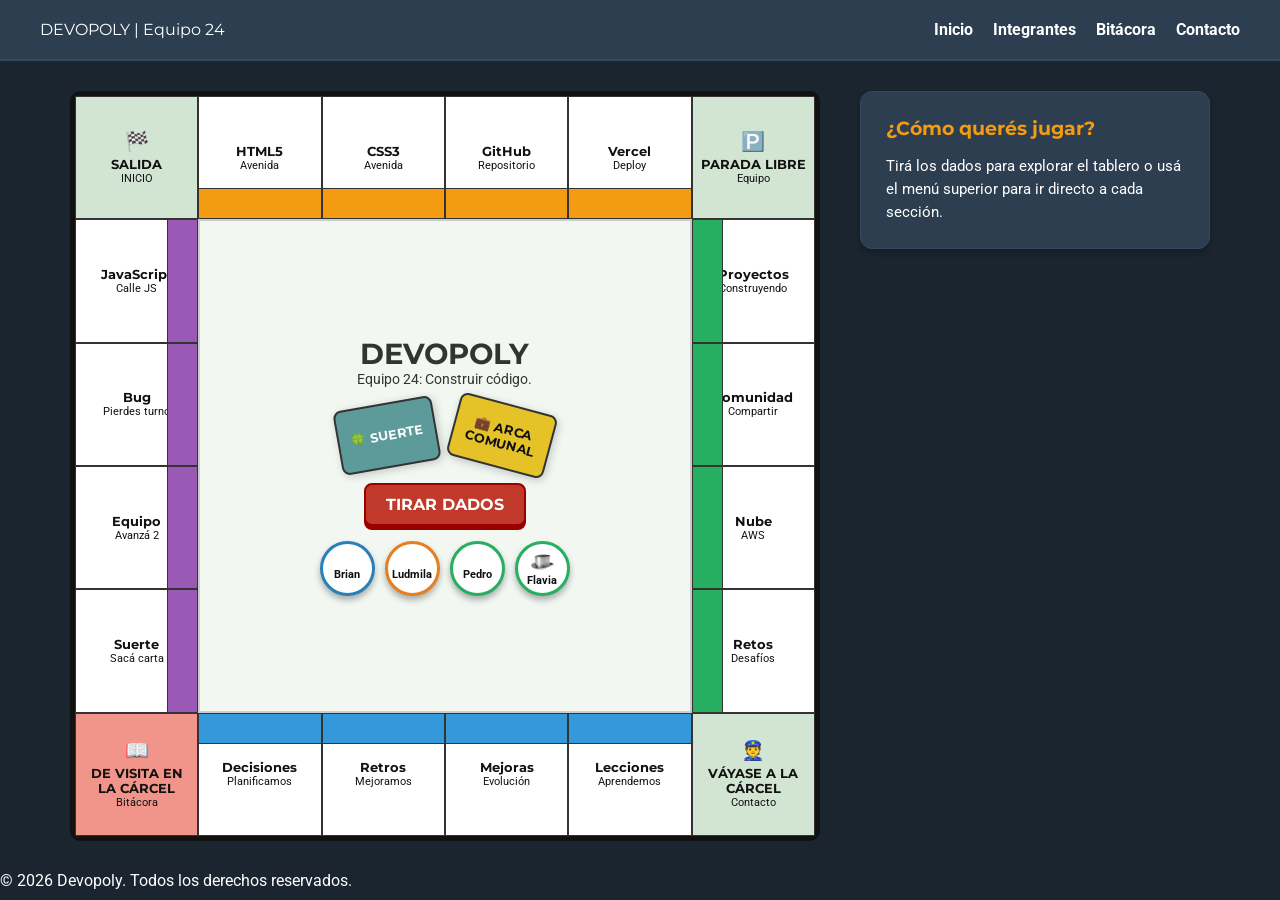
==== index.html @ 097c6021 "diseño de la tarjeta del perfil - Flavia" ====
<!DOCTYPE html>
<html lang="es">
<head>
    <meta charset="UTF-8">
    <meta name="viewport" content="width=device-width, initial-scale=1.0">
    <title>Equipo 24 | TP1 - Devopoly</title> <!-- REvisar el título, nomnbre del grupo -->
    <link rel="preconnect" href="https://fonts.googleapis.com">
    <link rel="preconnect" href="https://fonts.gstatic.com" crossorigin>
    <link href="https://fonts.googleapis.com/css2?family=Montserrat:wght@700;900&family=Roboto:wght@400;700&display=swap" rel="stylesheet">
    <link rel="stylesheet" href="css/style.css"> <!-- Falta favicon una vez que definamos nombre y logo -->
</head>
<body>

    <header>
        <nav class="menu-superior"> <!-- falta logo, modo nocturno quizás, etc -->
            <div class="logo">DEVOPOLY | Equipo 24</div>
            <ul class="nav-links">
                <li><a href="index.html">Inicio</a></li>
                <li><a href="#integrantes">Integrantes</a></li>
                <li><a href="bitacora.html">Bitácora</a></li>
                <li><a href="#" id="abrir-contacto-menu">Contacto</a></li> <!-- Ver contacto -->
            </ul>
        </nav>
    </header>

    <main class="contenedor-principal">
        
        <!-- Tablero --> <!-- Ajustar el tamaño del tablero -->
        <section class="tablero">
            
            <!-- Esquinas -->
            <a href="index.html" class="casilla esquina esquina-sup-izq">
                <span class="icono">🏁</span> <!-- La idea es cambiar estos iconos por imagenes -->
                <strong>SALIDA</strong>
                <small>INICIO</small>
            </a>

            <a href="#integrantes" class="casilla esquina esquina-sup-der">
                <span class="icono">🅿️</span>
                <strong>PARADA LIBRE</strong>
                <small>Equipo</small>
            </a>

            <a href="#" id="abrir-contacto-casilla" class="casilla esquina esquina-inf-der">
                <span class="icono">👮</span>
                <strong>VÁYASE A LA CÁRCEL</strong>
                <small>Contacto</small>
            </a>

            <a href="bitacora.html" class="casilla esquina esquina-inf-izq">
                <span class="icono">📖</span>
                <strong>DE VISITA EN LA CÁRCEL</strong>
                <small>Bitácora</small>
            </a>

            <!-- Fila Superior -->
            <div class="casilla fila-superior col-2">
                <div class="franja color-naranja franja-abajo"></div> <!-- Hay que agregar las franjas de color en todas las casillas -->
                <strong>HTML5</strong> <!-- Agregar iconos o mejor imagenes referenciales a las casillas -->
                <small>Avenida</small> <!-- Revisar el nombre de las casillas -->
            </div>

            <div class="casilla fila-superior col-3">
                <div class="franja color-naranja franja-abajo"></div>
                <strong>CSS3</strong>
                <small>Avenida</small>
            </div>

            <div class="casilla fila-superior col-4">
                <div class="franja color-naranja franja-abajo"></div>
                <strong>GitHub</strong>
                <small>Repositorio</small>
            </div>

            <div class="casilla fila-superior col-5">
                <div class="franja color-naranja franja-abajo"></div>
                <strong>Vercel</strong>
                <small>Deploy</small>
            </div>

            <!-- Columna lateral izquierda -->
            <div class="casilla fila2-col1">
                <div class="franja color-violeta franja-derecha"></div>
                <strong>JavaScript</strong>
                <small>Calle JS</small>
            </div>
            <div class="casilla fila3-col1">
                <div class="franja color-violeta franja-derecha"></div>
                <strong>Bug</strong>
                <small>Pierdes turno</small>
            </div>
            <div class="casilla fila4-col1">
                <div class="franja color-violeta franja-derecha"></div>
                <strong>Equipo</strong>
                <small>Avanzá 2</small>
            </div>
            <div class="casilla fila5-col1">
                <div class="franja color-violeta franja-derecha"></div>
                <strong>Suerte</strong>
                <small>Sacá carta</small>
            </div>

            <!-- Columna lateral derecha -->
            <div class="casilla fila2-col6">
                <div class="franja color-verde franja-izquierda"></div>
                <strong>Proyectos</strong>
                <small>Construyendo</small>
            </div>
            <div class="casilla fila3-col6">
                <div class="franja color-verde franja-izquierda"></div>
                <strong>Comunidad</strong>
                <small>Compartir</small>
            </div>
            <div class="casilla fila4-col6">
                <div class="franja color-verde franja-izquierda"></div>
                <strong>Nube</strong>
                <small>AWS</small>
            </div>
            <div class="casilla fila5-col6">
                <div class="franja color-verde franja-izquierda"></div>
                <strong>Retos</strong>
                <small>Desafíos</small>
            </div>

            <!-- Fila inferior -->
            <div class="casilla fila6-col2">
                <div class="franja color-azul franja-arriba"></div>
                <strong>Decisiones</strong>
                <small>Planificamos</small>
            </div>
            <div class="casilla fila6-col3">
                <div class="franja color-azul franja-arriba"></div>
                <strong>Retros</strong>
                <small>Mejoramos</small>
            </div>
            <div class="casilla fila6-col4">
                <div class="franja color-azul franja-arriba"></div>
                <strong>Mejoras</strong>
                <small>Evolución</small>
            </div>
            <div class="casilla fila6-col5">
                <div class="franja color-azul franja-arriba"></div>
                <strong>Lecciones</strong>
                <small>Aprendemos</small>
            </div>
                                    
            <!-- Espacio central del tablero-->
            <div class="centro-tablero">
                
                <!-- Título y propósito --> <!-- El tema del propósito quizás lo pasaría a debajo de como queres jugar -->
                <section class="hero text-center">
                    <h1>DEVOPOLY</h1>
                    <p>Equipo 24: Construir código.</p> <!-- Ver el tema del propósito del equipo -->
                </section>

                <!-- Cartas de suerte y arca comunal -->
                <div class="cartas-centrales">
                    <div class="carta carta-suerte">🍀 SUERTE</div> <!-- Ver la funcionaidad de estás cartas y reemplazar algunos casillero para suerte y arca comunal -->
                    <div class="carta carta-arca">💼 ARCA COMUNAL</div>
                </div>

                <!-- Botón de Dados --> <!-- Imágen de dados en la parte superior del botón? -->
                <button id="btn-dados" class="boton-jugar">TIRAR DADOS</button> <!-- Ver que funcione el tirar dado y como sería eso en el tablero -->

                <!-- Las 4 fichas de los jugadores -->
                <div id="integrantes"class="fichas-jugadores"> <!-- Este sería el acceso a los perfiles de los integrandes del grupo -->
                    <a href="brian.html" class="ficha-avatar ficha-brian"><br>Brian</a> <!-- Agregar el avatar de las fichas -->
                    <a href="ludmila.html" class="ficha-avatar ficha-ludmila"><br>Ludmila</a>
                    <a href="pedro.html" class="ficha-avatar ficha-pedro"><br>Pedro</a>
                    <a href="flavia.html" class="ficha-avatar ficha-flavia">
                        <img src="img/sombrero.png" alt="Sombrero" style="width: 25px; height: 25px; object-fit: contain;"> Flavia <!-- VER, yo dejaría sólo la ficha de cada jugador y quizas el nombre son el circulo de color -->
                    </a>
                </div>

            </div>
            
        </section>

        <!-- Panel lateral --> <!-- Esto falta desarrollar -->
        <aside class="panel-lateral">
            <div class="bloque-instrucciones">
                <h3>¿Cómo querés jugar?</h3>
                <p>Tirá los dados para explorar el tablero o usá el menú superior para ir directo a cada sección.</p> 
            </div>
        </aside>

    </main>

    <!-- Esto sería una opción que se me ocurrió para el contacto pero lo podemos hacer tipo formulario también-->
    <!-- Contacto oculto, aparce al hacer clic -->
    <div id="modal-contacto" class="modal-overlay">
        <div class="tarjeta-policial">
            <button id="cerrar-modal" class="btn-cerrar">✖</button>
            <h2>DECLARACIÓN POLICIAL</h2>
            <p class="subtitulo">Expediente N° 24 - Devopoly</p>
            <hr>
            <p>Tiene derecho a dejar un mensaje. Todo lo que escriba será revisado por Devopoly.</p>
            
            <form action="#" method="POST" class="formulario-policial">
                <label for="nombre">Sospechoso/a (Nombre):</label>
                <input type="text" id="nombre" name="nombre" required placeholder="Ej: John Doe">
                
                <label for="mensaje">Declaración:</label>
                <textarea id="mensaje" name="mensaje" rows="4" required placeholder="Escriba su mensaje aquí..."></textarea>
                
                <button type="submit" class="btn-enviar">Firmar Declaración</button>
            </form>
        </div>
    </div>


    <!-- Falta footer -->
    <footer class="pie-pagina">
        <p>&copy; 2026 Devopoly. Todos los derechos reservados.</p>
    </footer>

    <!-- Vinculación del JavaScript -->
    <script src="js/script.js"></script>
</body>
</html>
---- css/style.css ----
/* 1. Reset básico */
* {
    margin: 0;
    padding: 0;
    box-sizing: border-box;
    font-family: 'Roboto', sans-serif; 
}

/* Tipografía para el tablero */
h1, h2, h3, .logo, .casilla strong, .carta, .boton-jugar {
    font-family: 'Montserrat', sans-serif;
}

body {
    background-color: #1a252f;
    color: white;
}

/* 2. Menú superior */
.menu-superior {
    display: flex;
    justify-content: space-between;
    align-items: center;
    padding: 20px 40px;
    background-color: #2c3e50;
    border-bottom: 2px solid #34495e;
}

.menu-superior nav a {
    color: white;
    text-decoration: none;
    margin-left: 20px;
    font-weight: bold;
}

.nav-links {
    display: flex;
    gap: 20px;
    list-style: none;
    margin: 0;
    padding: 0;
}

.nav-links a {
    color: white;
    text-decoration: none;
    font-weight: bold;
}

.nav-links a:hover {
    color: #f39c12;
}

/* 3. Contenedor principal */
.contenedor-principal {
    display: flex;
    flex-direction: row;
    align-items: flex-start;
    justify-content: center;
    gap: 40px;
    padding: 30px;
    max-width: 1200px;
    margin: 0 auto; 
}

/* 4. Panel lateral */
.panel-lateral {
    flex: 1;
    min-width: 250px;
}

.bloque-instrucciones {
    background-color: #2c3e50;
    padding: 25px;
    border-radius: 12px;
    border: 1px solid #34495e;
    box-shadow: 0 4px 6px rgba(0,0,0,0.2);
}

.bloque-instrucciones h3 {
    margin-bottom: 15px;
    color: #f39c12;
}

.bloque-instrucciones p {
    line-height: 1.5;
    font-size: 0.95rem;
}

/* 5. Tablero */
.tablero {
    flex: 2.5; 
    background-color: #e5e5d3;
    border: 5px solid #111;
    border-radius: 10px;
    display: grid;
    grid-template-columns: repeat(6, 1fr);
    grid-template-rows: repeat(6, 1fr);
    aspect-ratio: 1 / 1; 
    width: 100%;
    max-width: 750px;
}

/* Diseño base de cada casilla */
.casilla {
    background-color: #fff;
    border: 1px solid #333;
    display: flex;
    flex-direction: column;
    justify-content: center;
    align-items: center;
    text-align: center;
    text-decoration: none;
    color: #111;
    font-size: 0.8rem;
    position: relative;
    overflow: hidden;
    padding: 5px;
}

.casilla:hover {
    background-color: #f0f0f0;
    cursor: pointer;
}

.casilla .icono {
    font-size: 1.2rem;
    margin-bottom: 4px;
}

/* Franjas de color */
.franja {
    position: absolute;
}

/* Fila inferior (centro / arriba) */
.franja-arriba {
    top: 0;
    left: 0;
    width: 100%;
    height: 25%;
    border-bottom: 1px solid #333;
}

/* Fila Ssuperior (centro / abajo) */
.franja-abajo {
    bottom: 0;
    left: 0;
    width: 100%;
    height: 25%;
    border-top: 1px solid #333;
}

/* Lateral derecho (centro / izquierda) */
.franja-izquierda {
    left: 0;
    top: 0;
    width: 25%;
    height: 100%;
    border-right: 1px solid #333;
}

/* Lateral izquierdo (centro / derecha) */
.franja-derecha {
    right: 0;
    top: 0;
    width: 25%;
    height: 100%;
    border-left: 1px solid #333;
}

/* Colores */
.color-naranja { background-color: #f39c12; }
.color-violeta { background-color: #9b59b6; }
.color-verde { background-color: #2ecc71; }
.color-azul { background-color: #3498db; }

/* Posiciones esquinas */
.esquina-sup-izq { grid-area: 1 / 1 / 2 / 2; background-color: #d2e5d3; } 
.esquina-sup-der { grid-area: 1 / 6 / 2 / 7; background-color: #d2e5d3; } 
.esquina-inf-der { grid-area: 6 / 6 / 7 / 7; background-color: #d2e5d3; } 
.esquina-inf-izq { grid-area: 6 / 1 / 7 / 2; background-color: #f1948a; } 

/* Posiciones fila superior */
.col-2 { grid-area: 1 / 2 / 2 / 3; }
.col-3 { grid-area: 1 / 3 / 2 / 4; }
.col-4 { grid-area: 1 / 4 / 2 / 5; }
.col-5 { grid-area: 1 / 5 / 2 / 6; }

/* Posiciones lateral izquierdo */
.fila2-col1 { grid-area: 2 / 1 / 3 / 2; }
.fila3-col1 { grid-area: 3 / 1 / 4 / 2; }
.fila4-col1 { grid-area: 4 / 1 / 5 / 2; }
.fila5-col1 { grid-area: 5 / 1 / 6 / 2; }

/* Posiciones lateral derecha */
.fila2-col6 { grid-area: 2 / 6 / 3 / 7; }
.fila3-col6 { grid-area: 3 / 6 / 4 / 7; }
.fila4-col6 { grid-area: 4 / 6 / 5 / 7; }
.fila5-col6 { grid-area: 5 / 6 / 6 / 7; }

/* Posiciones fila inferior */
.fila6-col2 { grid-area: 6 / 2 / 7 / 3; }
.fila6-col3 { grid-area: 6 / 3 / 7 / 4; }
.fila6-col4 { grid-area: 6 / 4 / 7 / 5; }
.fila6-col5 { grid-area: 6 / 5 / 7 / 6; }

/* 6. Centro del Tablero */
.centro-tablero {
    grid-column: 2 / 6;
    grid-row: 2 / 6;
    background-color: #f2f7f2;
    border: 2px solid #ccc;
    display: flex;
    flex-direction: column;
    justify-content: center;
    align-items: center;
    gap: 15px;
    color: #333;
    padding: 10px;
    text-align: center;
    overflow: hidden;
}

.hero h1 { font-size: 1.8rem; }
.hero p { font-size: 0.9rem; }

/* Cartas centrales */
.cartas-centrales {
    display: flex;
    gap: 15px;
}

.carta {
    width: 100px;
    height: 65px;
    display: flex;
    justify-content: center;
    align-items: center;
    font-weight: bold;
    font-size: 0.8rem;
    border: 2px solid #333;
    border-radius: 8px;
    box-shadow: 2px 2px 8px rgba(0,0,0,0.2);
    cursor: pointer;
    transition: transform 0.3s;
}

.carta-suerte { background-color: #5d9b9b; color: white; transform: rotate(-10deg); }
.carta-arca { background-color: #e6c229; color: #111; transform: rotate(15deg); }
.carta:hover { transform: scale(1.1) rotate(0deg); }

/* Botón tirar dados */
.boton-jugar {
    background-color: #c0392b;
    color: white;
    font-size: 1rem;
    font-weight: bold;
    padding: 10px 20px;
    border: 2px solid #900;
    border-radius: 8px;
    cursor: pointer;
    box-shadow: 0 4px 0 #900;
}
.boton-jugar:active {
    transform: translateY(4px);
    box-shadow: none;
}

/* Fichas de los jugadores */
.fichas-jugadores {
    display: flex;
    gap: 10px;
    flex-wrap: wrap;
    justify-content: center;
}

.ficha-avatar {
    display: flex;
    flex-direction: column;
    align-items: center;
    justify-content: center;
    width: 55px;
    height: 55px;
    background-color: #fff;
    border: 3px solid #333;
    border-radius: 50%;
    text-decoration: none;
    color: #111;
    font-size: 0.7rem;
    font-weight: bold;
    box-shadow: 0 4px 6px rgba(0,0,0,0.3);
    transition: transform 0.2s, background-color 0.2s;
}

/* Ver que los colores de las tarjetas sean consistentes con los usados en el tablero */
.ficha-brian { border-color: #2980b9; } 
.ficha-ludmila { border-color: #e67e22; } 
.ficha-pedro { border-color: #27ae60; } 
.ficha-flavia { border-color: #27ae60; } 

.ficha-avatar:hover {
    transform: translateY(-5px); 
    background-color: #f8f9fa;
}

.modal-overlay {
    display: none;
    position: fixed;
    top: 0;
    left: 0;
    width: 100%;
    height: 100%;
    background-color: rgba(0, 0, 0, 0.8);
    z-index: 1000;
    justify-content: center;
    align-items: center;
}

.modal-overlay.activo {
    display: flex;
}

.tarjeta-policial {
    background-color: #f4f1ea;
    padding: 30px;
    width: 90%;
    max-width: 450px;
    border: 3px solid #333;
    border-radius: 4px;
    position: relative;
    box-shadow: 10px 10px 0px rgba(0,0,0,0.5);
    font-family: 'Courier New', Courier, monospace;
    color: #111;
}

.btn-cerrar {
    position: absolute;
    top: 10px;
    right: 15px;
    background: none;
    border: none;
    font-size: 1.5rem;
    cursor: pointer;
    color: #c0392b;
}

.tarjeta-policial h2 {
    font-size: 1.5rem;
    margin-bottom: 5px;
    text-transform: uppercase;
}

.tarjeta-policial .subtitulo {
    font-weight: bold;
    font-size: 0.9rem;
    margin-bottom: 15px;
}

.tarjeta-policial hr {
    border-top: 2px dashed #333;
    margin-bottom: 15px;
}

.formulario-policial {
    display: flex;
    flex-direction: column;
    gap: 15px;
    margin-top: 20px;
}

.formulario-policial label {
    font-weight: bold;
}

.formulario-policial input, 
.formulario-policial textarea {
    padding: 10px;
    font-family: 'Courier New', Courier, monospace;
    border: 2px solid #ccc;
    background-color: #fff;
    outline: none;
}

.formulario-policial input:focus, 
.formulario-policial textarea:focus {
    border-color: #333;
}

.btn-enviar {
    background-color: #333;
    color: white;
    padding: 12px;
    border: none;
    font-family: 'Courier New', Courier, monospace;
    font-weight: bold;
    font-size: 1rem;
    cursor: pointer;
    text-transform: uppercase;
    margin-top: 10px;
}

.btn-enviar:hover {
    background-color: #111;
}

/* 7. Perfiles individuales(tarjetas) */
.fondo-perfil {
    background-color: #1a252f;
    display: flex;
    flex-direction: column;
    min-height: 100vh;
}

.contenedor-perfil {
    display: flex;
    flex-direction: column;
    align-items: center;
    justify-content: center;
    flex-grow: 1;
    padding: 30px;
}

.instruccion-giro {
    color: #f39c12;
    margin-bottom: 25px;
    font-size: 1.2rem;
    font-weight: bold;
    animation: palpitar 2s infinite;
}

@keyframes palpitar {
    0%, 100% { opacity: 1; }
    50% { opacity: 0.5; }
}

.tarjeta-propiedad { /* Ver esto cuando se ajuste lo responsivo */
    width: 90vw;
    max-width: 480px; 
    height: 780px;
    perspective: 1200px; 
    cursor: pointer;
}

.tarjeta-inner {
    width: 100%;
    height: 100%;
    position: relative;
    transition: transform 0.8s cubic-bezier(0.175, 0.885, 0.32, 1.275); 
    transform-style: preserve-3d; 
}

.tarjeta-inner.girada {
    transform: rotateY(180deg);
}

.tarjeta-cara {
    width: 100%;
    height: 100%;
    position: absolute;
    top: 0;
    left: 0;
    backface-visibility: hidden; 
    background-color: #fff;
    border-radius: 12px;
    box-shadow: 8px 8px 25px rgba(0,0,0,0.8);
    padding: 12px; 
}

/* Frente de la tarjeta */
.borde-interno-frente {
    border: 2px solid #111;
    height: 100%;
    display: flex;
    flex-direction: column;
    padding: 18px;
}

.cabecera-propiedad {
    text-align: center;
    padding: 20px 10px;
    border: 2px solid #111;
    margin-bottom: 20px;
}

.color-verde { background-color: #27ae60; color: white; }

.cabecera-propiedad h2 {
    font-size: 2.3rem; 
    margin-top: 8px;
    text-transform: uppercase;
}

.cuerpo-propiedad {
    flex-grow: 1;
    display: flex;
    flex-direction: column;
    justify-content: space-between;
}

.perfil-datos {
    display: flex;
    flex-direction: column;
    align-items: center;
    margin-bottom: 10px;
}

.imagen-avatar {
    width: 180px;
    height: 180px;
    border-radius: 50%;
    border: 4px solid #27ae60;
    object-fit: contain; 
    margin-bottom: 15px;
    background-color: #eee;
    box-shadow: 0 4px 10px rgba(0,0,0,0.3);
    padding: 10px; 
}

.ubicacion {
    font-size: 1.2rem;
    font-weight: bold;
    color: #333;
}

/* Símbolos e Íconos del Monopoly */
.simbolo-m {
    font-family: Arial, sans-serif;
    font-weight: bold;
    margin-right: 5px;
}

.icono-casa, .icono-hotel {
    width: 20px;
    height: 20px;
    vertical-align: middle;
    display: inline-block;
    margin: 0 4px;
}

/* Lista de habilidades/precios */
.lista-precios p {
    display: flex;
    justify-content: space-between;
    align-items: center;
    padding: 7px 0; 
    font-size: 1.15rem; 
    color: #111;
}

.linea-frente {
    border-top: 2px solid #111;
    margin: 15px 0 10px 0;
}

.costos-construccion {
    margin-bottom: 10px;
}

.costos-construccion p {
    display: flex;
    justify-content: space-between;
    align-items: center;
    padding: 3px 0;
    font-size: 1.05rem;
    color: #111;
}

.boton-accion {
    background-color: #111;
    color: white;
    border: none;
    padding: 14px;
    border-radius: 6px;
    cursor: pointer;
    font-size: 1.1rem;
    font-weight: bold;
    text-transform: uppercase;
    transition: background-color 0.3s;
}

.boton-accion:hover { background-color: #27ae60; }

/* Reverso de la tarjeta */
.tarjeta-reverso { transform: rotateY(180deg); }

/* Borde del reverso en rojo Monopoly */
.borde-color-reverso-rojo {
    border: 12px solid #c0392b;
    background-color: #fff; 
}

.borde-interno-reverso {
    height: 100%;
    display: flex;
    flex-direction: column;
    justify-content: space-between; /* Empuja el texto inferior bien abajo */
    align-items: center;
    padding: 30px 20px 20px 20px; 
}

.reverso-texto { 
    width: 100%; 
    flex-grow: 1; /* Hace que este bloque ocupe todo el alto disponible */
    display: flex;
    flex-direction: column;
    justify-content: center; /* Centra las listas verticalmente */
}

.reverso-texto h3 {
    text-align: center; 
    font-size: 1.7rem;
    margin-bottom: 20px;
    color: #c0392b; 
}

.reverso-lista {
    list-style: none;
    margin-bottom: 25px;
}

.reverso-lista li {
    display: flex;
    align-items: center;
    gap: 12px;
    font-family: 'Roboto', sans-serif;
    font-size: 1.2rem;
    font-weight: bold;
    color: #333;
    margin-bottom: 12px;
}

.icono-negro {
    width: 22px;
    height: 22px;
    fill: #111; 
}

.linea-reverso {
    border-top: 2px dashed #c0392b; 
    margin: 30px 0;
    opacity: 0.4;
}

.texto-inferior {
    display: block;
    text-align: center;
    font-size: 0.95rem;
    font-family: 'Roboto', sans-serif;
    color: #777;
    font-style: italic;
    margin-top: 15px;
}
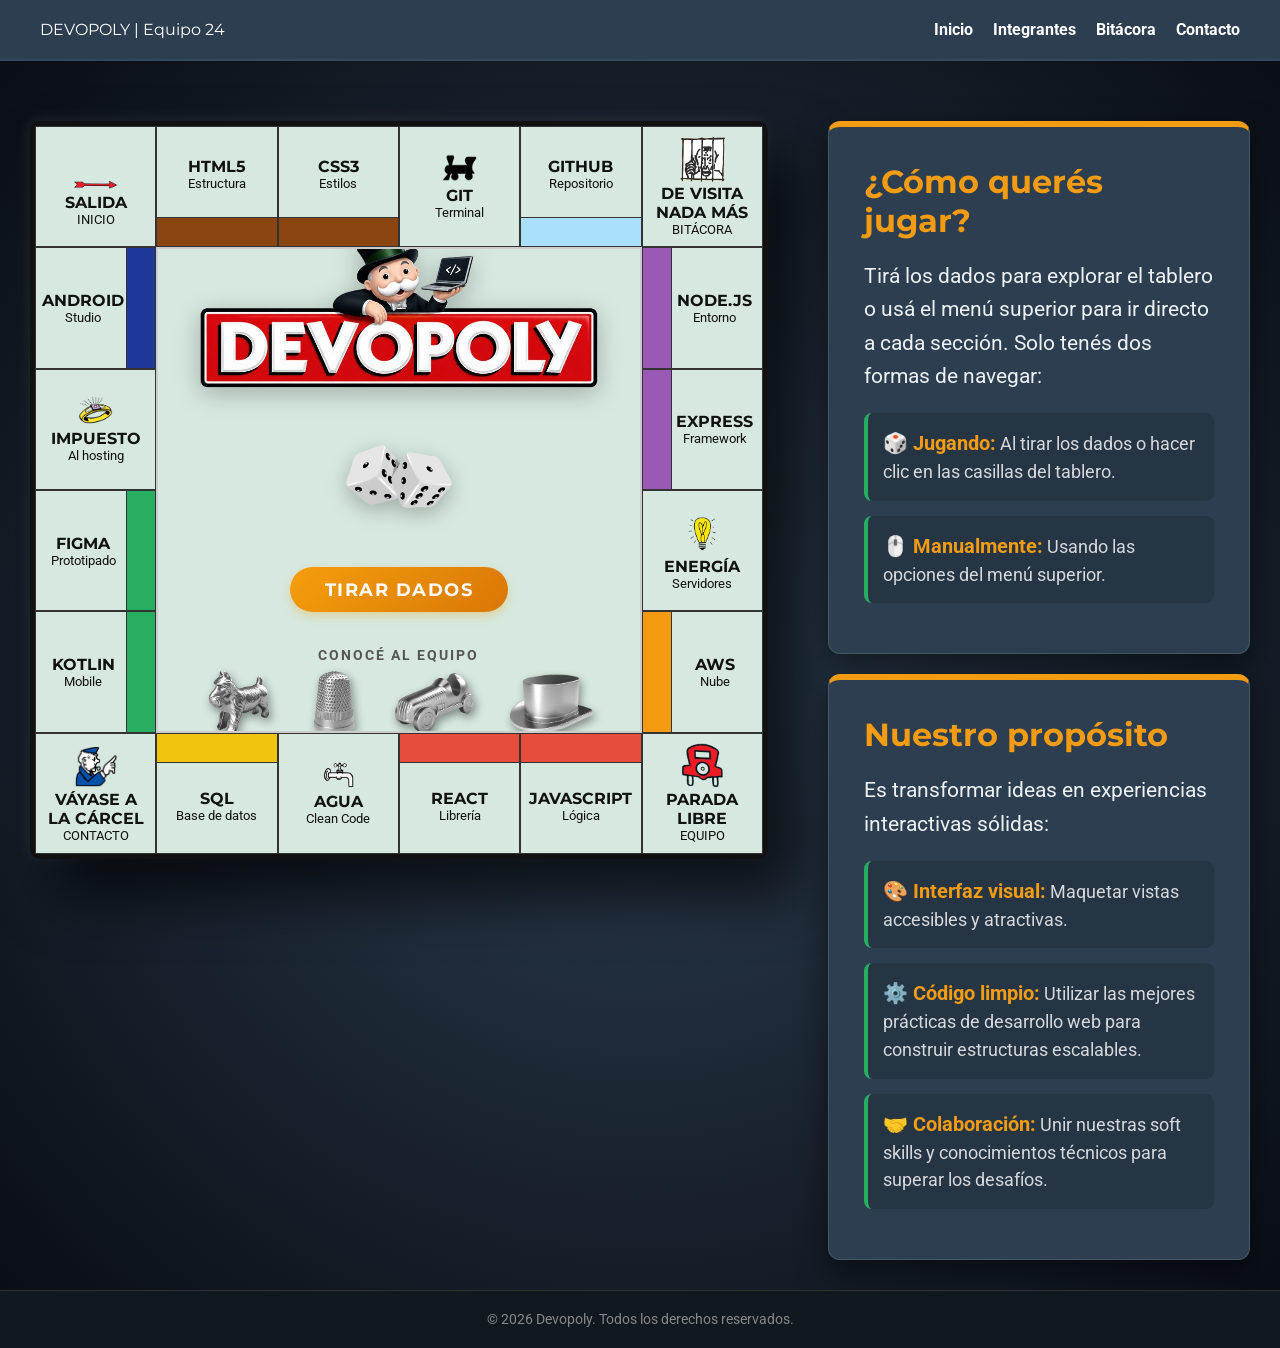
==== commit d6e6d39a: "Optimización final de CSS y JS del tablero" ====
--- a/index.html
+++ b/index.html
@@ -3,7 +3,7 @@
 <head>
     <meta charset="UTF-8">
     <meta name="viewport" content="width=device-width, initial-scale=1.0">
-    <title>Equipo 24 | TP1 - Devopoly</title> <!-- REvisar el título, nomnbre del grupo -->
+    <title>Equipo 24 | TP1 - Devopoly</title>
     <link rel="preconnect" href="https://fonts.googleapis.com">
     <link rel="preconnect" href="https://fonts.gstatic.com" crossorigin>
     <link href="https://fonts.googleapis.com/css2?family=Montserrat:wght@700;900&family=Roboto:wght@400;700&display=swap" rel="stylesheet">
@@ -18,175 +18,213 @@
                 <li><a href="index.html">Inicio</a></li>
                 <li><a href="#integrantes">Integrantes</a></li>
                 <li><a href="bitacora.html">Bitácora</a></li>
-                <li><a href="#" id="abrir-contacto-menu">Contacto</a></li> <!-- Ver contacto -->
+                <li><a href="#" id="abrir-contacto-menu">Contacto</a></li>
             </ul>
         </nav>
     </header>
 
     <main class="contenedor-principal">
         
-        <!-- Tablero --> <!-- Ajustar el tamaño del tablero -->
+        <!-- Tablero -->
         <section class="tablero">
             
-            <!-- Esquinas -->
+           <!-- Esquinas -->
             <a href="index.html" class="casilla esquina esquina-sup-izq">
-                <span class="icono">🏁</span> <!-- La idea es cambiar estos iconos por imagenes -->
+                <img src="img/salida.png" alt="Salida" class="icono-esquina icono-flecha">
                 <strong>SALIDA</strong>
                 <small>INICIO</small>
             </a>
 
-            <a href="#integrantes" class="casilla esquina esquina-sup-der">
-                <span class="icono">🅿️</span>
+            <a href="bitacora.html" class="casilla esquina esquina-sup-der">
+                <img src="img/visitacarcel.png" alt="De visita nada más" class="icono-esquina">
+                <strong>DE VISITA<br>NADA MÁS</strong>
+                <small>BITÁCORA</small>
+            </a>
+
+            <a href="#integrantes" class="casilla esquina esquina-inf-der">
+                <img src="img/parada.png" alt="Parada Libre" class="icono-esquina">
                 <strong>PARADA LIBRE</strong>
-                <small>Equipo</small>
-            </a>
-
-            <a href="#" id="abrir-contacto-casilla" class="casilla esquina esquina-inf-der">
-                <span class="icono">👮</span>
-                <strong>VÁYASE A LA CÁRCEL</strong>
-                <small>Contacto</small>
-            </a>
-
-            <a href="bitacora.html" class="casilla esquina esquina-inf-izq">
-                <span class="icono">📖</span>
-                <strong>DE VISITA EN LA CÁRCEL</strong>
-                <small>Bitácora</small>
-            </a>
-
-            <!-- Fila Superior -->
+                <small>EQUIPO</small>
+            </a>
+
+            <a href="#" id="abrir-contacto-casilla" class="casilla esquina esquina-inf-izq">
+                <img src="img/policia.png" alt="Váyase a la cárcel" class="icono-esquina">
+                <strong>VÁYASE A<br>LA CÁRCEL</strong>
+                <small>CONTACTO</small>
+            </a>
+
+            <!-- Fila superior -->
             <div class="casilla fila-superior col-2">
-                <div class="franja color-naranja franja-abajo"></div> <!-- Hay que agregar las franjas de color en todas las casillas -->
-                <strong>HTML5</strong> <!-- Agregar iconos o mejor imagenes referenciales a las casillas -->
-                <small>Avenida</small> <!-- Revisar el nombre de las casillas -->
+                <div class="franja color-marron franja-abajo"></div>
+                <strong>HTML5</strong>
+                <small>Estructura</small>
             </div>
 
             <div class="casilla fila-superior col-3">
-                <div class="franja color-naranja franja-abajo"></div>
+                <div class="franja color-marron franja-abajo"></div>
                 <strong>CSS3</strong>
-                <small>Avenida</small>
+                <small>Estilos</small>
             </div>
 
             <div class="casilla fila-superior col-4">
-                <div class="franja color-naranja franja-abajo"></div>
-                <strong>GitHub</strong>
+                <img src="img/ferrocarril.png" alt="Ferrocarril" style="width: 35px; margin-bottom: 4px;">
+                <strong>GIT</strong>
+                <small>Terminal</small>
+            </div>
+
+            <div class="casilla fila-superior col-5">
+                <div class="franja color-celeste franja-abajo"></div>
+                <strong>GITHUB</strong>
                 <small>Repositorio</small>
             </div>
 
-            <div class="casilla fila-superior col-5">
-                <div class="franja color-naranja franja-abajo"></div>
-                <strong>Vercel</strong>
-                <small>Deploy</small>
-            </div>
-
             <!-- Columna lateral izquierda -->
+            <div class="casilla fila5-col1">
+                <div class="franja color-verde franja-derecha"></div>
+                <strong>KOTLIN</strong>
+                <small>Mobile</small>
+            </div>
+            
+            <div class="casilla fila4-col1">
+                <div class="franja color-verde franja-derecha"></div>
+                <strong>FIGMA</strong>
+                <small>Prototipado</small>
+            </div>
+
+            <div class="casilla fila3-col1">
+                <img src="img/impuestos.png" alt="Impuestos" style="width: 35px; margin-bottom: 4px;">
+                <strong>IMPUESTO</strong>
+                <small>Al hosting</small>
+            </div>
+            
             <div class="casilla fila2-col1">
-                <div class="franja color-violeta franja-derecha"></div>
-                <strong>JavaScript</strong>
-                <small>Calle JS</small>
-            </div>
-            <div class="casilla fila3-col1">
-                <div class="franja color-violeta franja-derecha"></div>
-                <strong>Bug</strong>
-                <small>Pierdes turno</small>
-            </div>
-            <div class="casilla fila4-col1">
-                <div class="franja color-violeta franja-derecha"></div>
-                <strong>Equipo</strong>
-                <small>Avanzá 2</small>
-            </div>
-            <div class="casilla fila5-col1">
-                <div class="franja color-violeta franja-derecha"></div>
-                <strong>Suerte</strong>
-                <small>Sacá carta</small>
-            </div>
-
-            <!-- Columna lateral derecha -->
+                <div class="franja color-azul-oscuro franja-derecha"></div>
+                <strong>ANDROID</strong>
+                <small>Studio</small>
+            </div>
+
+           <!-- Columna lateral derecha -->
             <div class="casilla fila2-col6">
-                <div class="franja color-verde franja-izquierda"></div>
-                <strong>Proyectos</strong>
-                <small>Construyendo</small>
-            </div>
+                <div class="franja color-violeta franja-izquierda"></div>
+                <strong>NODE.JS</strong>
+                <small>Entorno</small>
+            </div>
+            
             <div class="casilla fila3-col6">
-                <div class="franja color-verde franja-izquierda"></div>
-                <strong>Comunidad</strong>
-                <small>Compartir</small>
-            </div>
+                <div class="franja color-violeta franja-izquierda"></div>
+                <strong>EXPRESS</strong>
+                <small>Framework</small>
+            </div>
+
             <div class="casilla fila4-col6">
-                <div class="franja color-verde franja-izquierda"></div>
-                <strong>Nube</strong>
-                <small>AWS</small>
-            </div>
+                <img src="img/electricidad.png" alt="Electricidad" style="width: 35px; margin-bottom: 4px;">
+                <strong>ENERGÍA</strong>
+                <small>Servidores</small>
+            </div>
+            
             <div class="casilla fila5-col6">
-                <div class="franja color-verde franja-izquierda"></div>
-                <strong>Retos</strong>
-                <small>Desafíos</small>
+                <div class="franja color-naranja franja-izquierda"></div>
+                <strong>AWS</strong>
+                <small>Nube</small>
             </div>
 
             <!-- Fila inferior -->
+            <div class="casilla fila6-col5">
+                <div class="franja color-rojo franja-arriba"></div>
+                <strong>JAVASCRIPT</strong>
+                <small>Lógica</small>
+            </div>
+
+            <div class="casilla fila6-col4">
+                <div class="franja color-rojo franja-arriba"></div>
+                <strong>REACT</strong>
+                <small>Librería</small>
+            </div>
+            
+            <div class="casilla fila6-col3">
+                <img src="img/agua.png" alt="Servicio de Agua" style="width: 35px; margin-bottom: 4px;">
+                <strong>AGUA</strong>
+                <small>Clean Code</small>
+            </div>
+
             <div class="casilla fila6-col2">
-                <div class="franja color-azul franja-arriba"></div>
-                <strong>Decisiones</strong>
-                <small>Planificamos</small>
-            </div>
-            <div class="casilla fila6-col3">
-                <div class="franja color-azul franja-arriba"></div>
-                <strong>Retros</strong>
-                <small>Mejoramos</small>
-            </div>
-            <div class="casilla fila6-col4">
-                <div class="franja color-azul franja-arriba"></div>
-                <strong>Mejoras</strong>
-                <small>Evolución</small>
-            </div>
-            <div class="casilla fila6-col5">
-                <div class="franja color-azul franja-arriba"></div>
-                <strong>Lecciones</strong>
-                <small>Aprendemos</small>
+                <div class="franja color-amarillo franja-arriba"></div>
+                <strong>SQL</strong>
+                <small>Base de datos</small>
             </div>
                                     
             <!-- Espacio central del tablero-->
             <div class="centro-tablero">
                 
-                <!-- Título y propósito --> <!-- El tema del propósito quizás lo pasaría a debajo de como queres jugar -->
+                <!-- Logo --> 
                 <section class="hero text-center">
-                    <h1>DEVOPOLY</h1>
-                    <p>Equipo 24: Construir código.</p> <!-- Ver el tema del propósito del equipo -->
+                    <img src="img/logo.png" alt="Devopoly Logo" class="logo-central">
                 </section>
 
-                <!-- Cartas de suerte y arca comunal -->
-                <div class="cartas-centrales">
-                    <div class="carta carta-suerte">🍀 SUERTE</div> <!-- Ver la funcionaidad de estás cartas y reemplazar algunos casillero para suerte y arca comunal -->
-                    <div class="carta carta-arca">💼 ARCA COMUNAL</div>
+                <!-- Dados -->
+                <img src="img/dados.png" alt="Dados" class="dados-imagen">
+
+                <!-- Botón de dados --> 
+                <button id="btn-dados" class="boton-jugar">TIRAR DADOS</button> 
+
+                <!-- Las 4 fichas de los jugadores -->
+                <p class="titulo-equipo">CONOCÉ AL EQUIPO</p>
+                <div id="integrantes" class="fichas-jugadores"> 
+                    
+                    <a href="brian.html" class="ficha-peon">
+                        <img src="img/perro.png" alt="Peón Perro">
+                        <span class="nombre-peon">Brian</span>
+                    </a>
+                    
+                    <a href="ludmila.html" class="ficha-peon">
+                        <img src="img/dedal.png" alt="Peón Dedal">
+                        <span class="nombre-peon">Ludmila</span>
+                    </a>
+                    
+                    <a href="pedro.html" class="ficha-peon">
+                        <img src="img/auto.png" alt="Peón Auto">
+                        <span class="nombre-peon">Pedro</span>
+                    </a>
+                    
+                    <a href="flavia.html" class="ficha-peon">
+                        <img src="img/sombrero.png" alt="Peón Sombrero">
+                        <span class="nombre-peon">Flavia</span>
+                    </a>
                 </div>
 
-                <!-- Botón de Dados --> <!-- Imágen de dados en la parte superior del botón? -->
-                <button id="btn-dados" class="boton-jugar">TIRAR DADOS</button> <!-- Ver que funcione el tirar dado y como sería eso en el tablero -->
-
-                <!-- Las 4 fichas de los jugadores -->
-                <div id="integrantes"class="fichas-jugadores"> <!-- Este sería el acceso a los perfiles de los integrandes del grupo -->
-                    <a href="brian.html" class="ficha-avatar ficha-brian"><br>Brian</a> <!-- Agregar el avatar de las fichas -->
-                    <a href="ludmila.html" class="ficha-avatar ficha-ludmila"><br>Ludmila</a>
-                    <a href="pedro.html" class="ficha-avatar ficha-pedro"><br>Pedro</a>
-                    <a href="flavia.html" class="ficha-avatar ficha-flavia">
-                        <img src="img/sombrero.png" alt="Sombrero" style="width: 25px; height: 25px; object-fit: contain;"> Flavia <!-- VER, yo dejaría sólo la ficha de cada jugador y quizas el nombre son el circulo de color -->
-                    </a>
-                </div>
-
             </div>
             
         </section>
 
-        <!-- Panel lateral --> <!-- Esto falta desarrollar -->
+        <!-- Panel lateral -->
         <aside class="panel-lateral">
+            <!-- Bloque 1: Instrucciones -->
             <div class="bloque-instrucciones">
                 <h3>¿Cómo querés jugar?</h3>
-                <p>Tirá los dados para explorar el tablero o usá el menú superior para ir directo a cada sección.</p> 
+                <p>Tirá los dados para explorar el tablero o usá el menú superior para ir directo a cada sección. Solo tenés dos formas de navegar:</p>
+                
+                <ul class="lista-instrucciones">
+                    <li><strong>🎲 Jugando:</strong> Al tirar los dados o hacer clic en las casillas del tablero.</li>
+                    <li><strong>🖱️ Manualmente:</strong> Usando las opciones del menú superior.</li>
+                </ul>
+            </div>
+
+            <!-- Bloque 2: Propósito -->
+            <div class="bloque-instrucciones">
+                <h3>Nuestro propósito</h3>
+                <p>Es transformar ideas en experiencias interactivas sólidas:</p>
+                
+                <ul class="lista-instrucciones">
+                    <li><strong>🎨 Interfaz visual:</strong> Maquetar vistas accesibles y atractivas.</li>
+                    <li><strong>⚙️ Código limpio:</strong> Utilizar las mejores prácticas de desarrollo web para construir estructuras escalables.</li>
+                    <li><strong>🤝 Colaboración:</strong> Unir nuestras soft skills y conocimientos técnicos para superar los desafíos.</li>
+                </ul>
             </div>
         </aside>
 
     </main>
 
-    <!-- Esto sería una opción que se me ocurrió para el contacto pero lo podemos hacer tipo formulario también-->
+
     <!-- Contacto oculto, aparce al hacer clic -->
     <div id="modal-contacto" class="modal-overlay">
         <div class="tarjeta-policial">
--- a/css/style.css
+++ b/css/style.css
@@ -1,4 +1,5 @@
 /* 1. Reset básico */
+
 * {
     margin: 0;
     padding: 0;
@@ -7,16 +8,22 @@
 }
 
 /* Tipografía para el tablero */
+
 h1, h2, h3, .logo, .casilla strong, .carta, .boton-jugar {
     font-family: 'Montserrat', sans-serif;
 }
 
 body {
     background-color: #1a252f;
+    background-image: radial-gradient(circle at 50% 50%, #2c3e50 0%, #080b12 100%);
     color: white;
+    min-height: 100vh;
+    display: flex;
+    flex-direction: column;
 }
 
 /* 2. Menú superior */
+
 .menu-superior {
     display: flex;
     justify-content: space-between;
@@ -49,47 +56,85 @@
 
 .nav-links a:hover {
     color: #f39c12;
-}
+} 
 
 /* 3. Contenedor principal */
+
 .contenedor-principal {
     display: flex;
     flex-direction: row;
     align-items: flex-start;
     justify-content: center;
-    gap: 40px;
-    padding: 30px;
-    max-width: 1200px;
+    gap: 60px; 
+    padding: 60px 30px 30px 30px; 
+    width: 100%;
+    max-width: 1600px; 
     margin: 0 auto; 
+    min-height: calc(100vh - 90px); 
 }
 
 /* 4. Panel lateral */
+
 .panel-lateral {
     flex: 1;
-    min-width: 250px;
+    min-width: 300px;
+    max-width: 450px;
+    display: flex;
+    flex-direction: column;
+    justify-content: flex-start; 
+    margin-top: 0;
+    margin-bottom: auto;
+    gap: 20px;
 }
 
 .bloque-instrucciones {
     background-color: #2c3e50;
-    padding: 25px;
+    padding: 35px;
     border-radius: 12px;
-    border: 1px solid #34495e;
-    box-shadow: 0 4px 6px rgba(0,0,0,0.2);
+    border: 1px solid #455a64;
+    border-top: 6px solid #f39c12;
+    box-shadow: 0 10px 30px rgba(0,0,0,0.5);
 }
 
 .bloque-instrucciones h3 {
+    font-size: 2rem;
+    margin-bottom: 20px;
+    color: #f39c12;
+}
+
+.bloque-instrucciones p {
+    font-size: 1.3rem;
+    line-height: 1.6;
+    color: #ecf0f1;
+    margin-bottom: 20px;
+}
+
+/* Estilos de la lista */
+.lista-instrucciones {
+    list-style: none;
+    padding: 0;
+}
+
+.lista-instrucciones li {
+    background-color: rgba(0, 0, 0, 0.15);
     margin-bottom: 15px;
+    padding: 15px;
+    border-radius: 8px;
+    border-left: 4px solid #27ae60;
+    font-size: 1.15rem;
+    line-height: 1.5;
+    color: #d5d8dc;
+}
+
+.lista-instrucciones strong {
     color: #f39c12;
-}
-
-.bloque-instrucciones p {
-    line-height: 1.5;
-    font-size: 0.95rem;
+    font-size: 1.25rem;
 }
 
 /* 5. Tablero */
+
 .tablero {
-    flex: 2.5; 
+    flex: none; 
     background-color: #e5e5d3;
     border: 5px solid #111;
     border-radius: 10px;
@@ -98,12 +143,16 @@
     grid-template-rows: repeat(6, 1fr);
     aspect-ratio: 1 / 1; 
     width: 100%;
-    max-width: 750px;
+    max-width: clamp(600px, 82vh, 1000px); 
+    box-shadow: 30px 35px 60px rgba(0,0,0,0.7), -2px -2px 15px rgba(255,255,255,0.08);
+    margin-top: 0;
+    margin-bottom: auto; 
 }
 
 /* Diseño base de cada casilla */
+
 .casilla {
-    background-color: #fff;
+    background-color: #d6e8df;
     border: 1px solid #333;
     display: flex;
     flex-direction: column;
@@ -112,20 +161,39 @@
     text-align: center;
     text-decoration: none;
     color: #111;
-    font-size: 0.8rem;
+    font-size: 1rem;
     position: relative;
     overflow: hidden;
     padding: 5px;
 }
 
 .casilla:hover {
-    background-color: #f0f0f0;
+    background-color: #c4d9ce;
     cursor: pointer;
 }
 
 .casilla .icono {
     font-size: 1.2rem;
     margin-bottom: 4px;
+}
+
+.casilla strong, 
+.casilla small, 
+.casilla img {
+    position: relative;
+    z-index: 2;
+}
+
+.franja {
+    z-index: 1;
+}
+
+.fila-superior { padding-bottom: 25%; }
+.fila6-col2, .fila6-col3, .fila6-col4, .fila6-col5 { padding-top: 25%; }
+.fila2-col1, .fila3-col1, .fila4-col1, .fila5-col1 { padding-right: 25%; }
+.fila2-col6, .fila3-col6, .fila4-col6, .fila5-col6 { padding-left: 25%; }
+.col-4, .fila3-col1, .fila4-col6, .fila6-col3 {
+    padding: 5px !important; 
 }
 
 /* Franjas de color */
@@ -142,7 +210,7 @@
     border-bottom: 1px solid #333;
 }
 
-/* Fila Ssuperior (centro / abajo) */
+/* Fila superior (centro / abajo) */
 .franja-abajo {
     bottom: 0;
     left: 0;
@@ -174,12 +242,39 @@
 .color-violeta { background-color: #9b59b6; }
 .color-verde { background-color: #2ecc71; }
 .color-azul { background-color: #3498db; }
+.color-marron { background-color: #8b4513; }
+.color-celeste { background-color: #aae0fa; }
+.color-rojo { background-color: #e74c3c; }
+.color-amarillo { background-color: #f1c40f; }
+.color-azul-oscuro { background-color: #1e3799; }
 
 /* Posiciones esquinas */
-.esquina-sup-izq { grid-area: 1 / 1 / 2 / 2; background-color: #d2e5d3; } 
-.esquina-sup-der { grid-area: 1 / 6 / 2 / 7; background-color: #d2e5d3; } 
-.esquina-inf-der { grid-area: 6 / 6 / 7 / 7; background-color: #d2e5d3; } 
-.esquina-inf-izq { grid-area: 6 / 1 / 7 / 2; background-color: #f1948a; } 
+.esquina-sup-izq { grid-area: 1 / 1 / 2 / 2; background-color: #d6e8df; } 
+.esquina-sup-der { grid-area: 1 / 6 / 2 / 7; background-color: #d6e8df; } 
+.esquina-inf-der { grid-area: 6 / 6 / 7 / 7; background-color: #d6e8df; } 
+.esquina-inf-izq { grid-area: 6 / 1 / 7 / 2; background-color: #d6e8df; } 
+
+/* Estilo para las imágenes de las esquinas */
+.icono-esquina {
+    width: 45px;
+    height: 45px;
+    object-fit: contain;
+    object-position: bottom;
+    margin-bottom: 2px; 
+}
+
+.casilla-esquina strong {
+    font-size: 0.9rem;
+    margin-bottom: 2px;
+}
+
+.casilla-esquina small {
+    font-size: 0.7rem;
+    color: #555;
+    text-transform: uppercase;
+    font-weight: bold;
+    letter-spacing: 1px;
+}
 
 /* Posiciones fila superior */
 .col-2 { grid-area: 1 / 2 / 2 / 3; }
@@ -206,103 +301,128 @@
 .fila6-col5 { grid-area: 6 / 5 / 7 / 6; }
 
 /* 6. Centro del Tablero */
+
 .centro-tablero {
     grid-column: 2 / 6;
     grid-row: 2 / 6;
-    background-color: #f2f7f2;
+    background-color: #d6e8df;
     border: 2px solid #ccc;
     display: flex;
     flex-direction: column;
     justify-content: center;
     align-items: center;
-    gap: 15px;
+    gap: 25px;
     color: #333;
     padding: 10px;
     text-align: center;
     overflow: hidden;
 }
 
-.hero h1 { font-size: 1.8rem; }
-.hero p { font-size: 0.9rem; }
-
-/* Cartas centrales */
-.cartas-centrales {
-    display: flex;
-    gap: 15px;
-}
-
-.carta {
-    width: 100px;
-    height: 65px;
-    display: flex;
-    justify-content: center;
-    align-items: center;
-    font-weight: bold;
-    font-size: 0.8rem;
-    border: 2px solid #333;
-    border-radius: 8px;
-    box-shadow: 2px 2px 8px rgba(0,0,0,0.2);
+/* Logo */
+.logo-central {
+    width: 100%;
+    max-width: 400px;
+    object-fit: contain;
+    margin-bottom: 10px;
+    filter: drop-shadow(0 6px 12px rgba(0,0,0,0.25));
+}
+
+/* Botón tirar dados */
+.dados-imagen {
+    width: 140px;
+    margin-bottom: 10px;
+    filter: drop-shadow(0 6px 10px rgba(0,0,0,0.25));
+    transition: transform 0.3s ease;
+}
+
+.boton-jugar {
+    background: linear-gradient(135deg, #f59e0b, #d97706);
+    color: white;
+    font-size: 1.1rem;
+    font-weight: bold;
+    padding: 12px 35px;
+    border: none;
+    border-radius: 30px;
     cursor: pointer;
-    transition: transform 0.3s;
-}
-
-.carta-suerte { background-color: #5d9b9b; color: white; transform: rotate(-10deg); }
-.carta-arca { background-color: #e6c229; color: #111; transform: rotate(15deg); }
-.carta:hover { transform: scale(1.1) rotate(0deg); }
-
-/* Botón tirar dados */
-.boton-jugar {
-    background-color: #c0392b;
-    color: white;
-    font-size: 1rem;
-    font-weight: bold;
-    padding: 10px 20px;
-    border: 2px solid #900;
-    border-radius: 8px;
-    cursor: pointer;
-    box-shadow: 0 4px 0 #900;
-}
-.boton-jugar:active {
-    transform: translateY(4px);
-    box-shadow: none;
+    box-shadow: 0 4px 10px rgba(245, 158, 11, 0.3);
+    text-transform: uppercase;
+    letter-spacing: 1.5px;
+    transition: all 0.3s ease;
+    margin-bottom: 10px;
+}
+
+/* Efecto al pasar el mouse */
+.boton-jugar:hover {
+    background: linear-gradient(135deg, #fbbf24, #f59e0b);
+    transform: translateY(-2px) scale(1.05);
+    box-shadow: 0 6px 15px rgba(245, 158, 11, 0.5);
+}
+
+/* Equipo */
+.titulo-equipo {
+    font-size: 0.85rem;
+    text-transform: uppercase;
+    font-weight: bold;
+    color: #555;
+    letter-spacing: 2px;
+    margin-bottom: -20px;
 }
 
 /* Fichas de los jugadores */
 .fichas-jugadores {
     display: flex;
-    gap: 10px;
-    flex-wrap: wrap;
+    gap: 25px;
     justify-content: center;
-}
-
-.ficha-avatar {
-    display: flex;
-    flex-direction: column;
-    align-items: center;
-    justify-content: center;
-    width: 55px;
-    height: 55px;
-    background-color: #fff;
-    border: 3px solid #333;
-    border-radius: 50%;
+    align-items: flex-end;
+    margin-bottom: 15px;
+}
+
+.ficha-peon {
+    position: relative;
+    display: flex;
+    flex-direction: column;
+    align-items: center;
+    
     text-decoration: none;
-    color: #111;
-    font-size: 0.7rem;
-    font-weight: bold;
-    box-shadow: 0 4px 6px rgba(0,0,0,0.3);
-    transition: transform 0.2s, background-color 0.2s;
-}
-
-/* Ver que los colores de las tarjetas sean consistentes con los usados en el tablero */
-.ficha-brian { border-color: #2980b9; } 
-.ficha-ludmila { border-color: #e67e22; } 
-.ficha-pedro { border-color: #27ae60; } 
-.ficha-flavia { border-color: #27ae60; } 
-
-.ficha-avatar:hover {
-    transform: translateY(-5px); 
-    background-color: #f8f9fa;
-}
+    outline: none;
+}
+
+.ficha-peon img {
+    height: 70px;
+    object-fit: contain;
+    filter: drop-shadow(2px 4px 4px rgba(0,0,0,0.4));
+    transition: all 0.3s ease;
+}
+
+.nombre-peon {
+    position: absolute;
+    bottom: -28px;
+    background-color: #1e293b;
+    color: #fff;
+    font-size: 0.75rem;
+    font-weight: bold;
+    padding: 4px 10px;
+    border-radius: 6px;
+    opacity: 0;
+    transform: translateY(-10px);
+    transition: all 0.3s ease;
+    white-space: nowrap;
+    pointer-events: none;
+    box-shadow: 0 2px 4px rgba(0,0,0,0.3);
+}
+
+.ficha-peon:hover img {
+    transform: translateY(-8px) scale(1.1);
+    filter: drop-shadow(4px 8px 8px rgba(0,0,0,0.5));
+}
+
+.ficha-peon:hover .nombre-peon {
+    opacity: 1;
+    transform: translateY(0);
+}
+
+
+/* 7. Contacto / Declaración */
 
 .modal-overlay {
     display: none;
@@ -323,59 +443,62 @@
 
 .tarjeta-policial {
     background-color: #f4f1ea;
-    padding: 30px;
+    padding: 50px;
     width: 90%;
-    max-width: 450px;
+    max-width: 850px;
     border: 3px solid #333;
     border-radius: 4px;
     position: relative;
     box-shadow: 10px 10px 0px rgba(0,0,0,0.5);
     font-family: 'Courier New', Courier, monospace;
     color: #111;
+    font-size: 1.2rem;
 }
 
 .btn-cerrar {
     position: absolute;
-    top: 10px;
-    right: 15px;
+    top: 15px;
+    right: 20px;
     background: none;
     border: none;
-    font-size: 1.5rem;
+    font-size: 2rem;
     cursor: pointer;
     color: #c0392b;
 }
 
 .tarjeta-policial h2 {
-    font-size: 1.5rem;
+    font-size: 2.2rem;
     margin-bottom: 5px;
     text-transform: uppercase;
 }
 
 .tarjeta-policial .subtitulo {
     font-weight: bold;
-    font-size: 0.9rem;
-    margin-bottom: 15px;
+    font-size: 1.1rem;
+    margin-bottom: 20px; 
 }
 
 .tarjeta-policial hr {
     border-top: 2px dashed #333;
-    margin-bottom: 15px;
+    margin-bottom: 25px; 
 }
 
 .formulario-policial {
     display: flex;
     flex-direction: column;
-    gap: 15px;
+    gap: 25px;
     margin-top: 20px;
 }
 
 .formulario-policial label {
     font-weight: bold;
+    font-size: 1.2rem;
 }
 
 .formulario-policial input, 
 .formulario-policial textarea {
-    padding: 10px;
+    padding: 15px;
+    font-size: 1.1rem;
     font-family: 'Courier New', Courier, monospace;
     border: 2px solid #ccc;
     background-color: #fff;
@@ -390,23 +513,26 @@
 .btn-enviar {
     background-color: #333;
     color: white;
-    padding: 12px;
+    padding: 18px;
     border: none;
     font-family: 'Courier New', Courier, monospace;
     font-weight: bold;
-    font-size: 1rem;
+    font-size: 1.3rem;
     cursor: pointer;
     text-transform: uppercase;
-    margin-top: 10px;
+    margin-top: 20px;
+    transition: all 0.3s ease;
 }
 
 .btn-enviar:hover {
     background-color: #111;
-}
-
-/* 7. Perfiles individuales(tarjetas) */
+    transform: scale(1.02);
+}
+
+/* 8. Perfiles (tarjetas) */
 .fondo-perfil {
     background-color: #1a252f;
+    background-image: none;
     display: flex;
     flex-direction: column;
     min-height: 100vh;
@@ -434,7 +560,7 @@
     50% { opacity: 0.5; }
 }
 
-.tarjeta-propiedad { /* Ver esto cuando se ajuste lo responsivo */
+.tarjeta-propiedad {
     width: 90vw;
     max-width: 480px; 
     height: 780px;
@@ -584,7 +710,7 @@
 /* Reverso de la tarjeta */
 .tarjeta-reverso { transform: rotateY(180deg); }
 
-/* Borde del reverso en rojo Monopoly */
+
 .borde-color-reverso-rojo {
     border: 12px solid #c0392b;
     background-color: #fff; 
@@ -594,17 +720,17 @@
     height: 100%;
     display: flex;
     flex-direction: column;
-    justify-content: space-between; /* Empuja el texto inferior bien abajo */
+    justify-content: space-between;
     align-items: center;
     padding: 30px 20px 20px 20px; 
 }
 
 .reverso-texto { 
     width: 100%; 
-    flex-grow: 1; /* Hace que este bloque ocupe todo el alto disponible */
-    display: flex;
-    flex-direction: column;
-    justify-content: center; /* Centra las listas verticalmente */
+    flex-grow: 1;
+    display: flex;
+    flex-direction: column;
+    justify-content: center;
 }
 
 .reverso-texto h3 {
@@ -650,4 +776,38 @@
     color: #777;
     font-style: italic;
     margin-top: 15px;
+}
+
+footer {
+    background-color: #111820;
+    text-align: center;
+    padding: 20px;
+    border-top: 1px solid #333;
+    color: #888;
+    font-family: 'Montserrat', sans-serif;
+    font-size: 0.9rem;
+    margin-top: auto;
+    width: 100%;
+}
+
+/* 9. Animación dados */
+.animar-dados {
+    animation: agitar 0.5s ease-in-out;
+}
+
+@keyframes agitar {
+    0% { transform: rotate(0deg) scale(1); }
+    25% { transform: rotate(-25deg) scale(1.1); }
+    50% { transform: rotate(25deg) scale(1.1); }
+    75% { transform: rotate(-10deg) scale(1.05); }
+    100% { transform: rotate(0deg) scale(1); }
+}
+
+/* 10. Efecto para la casilla seleccionada */
+.casilla-seleccionada {
+    box-shadow: 0 0 20px 5px #f59e0b !important; /* Brillo naranja */
+    transform: scale(1.08) !important; /* La agranda un poquito */
+    z-index: 10 !important; /* La trae al frente para que no la tapen otras cosas */
+    border-color: #f59e0b !important;
+    transition: all 0.3s ease;
 }
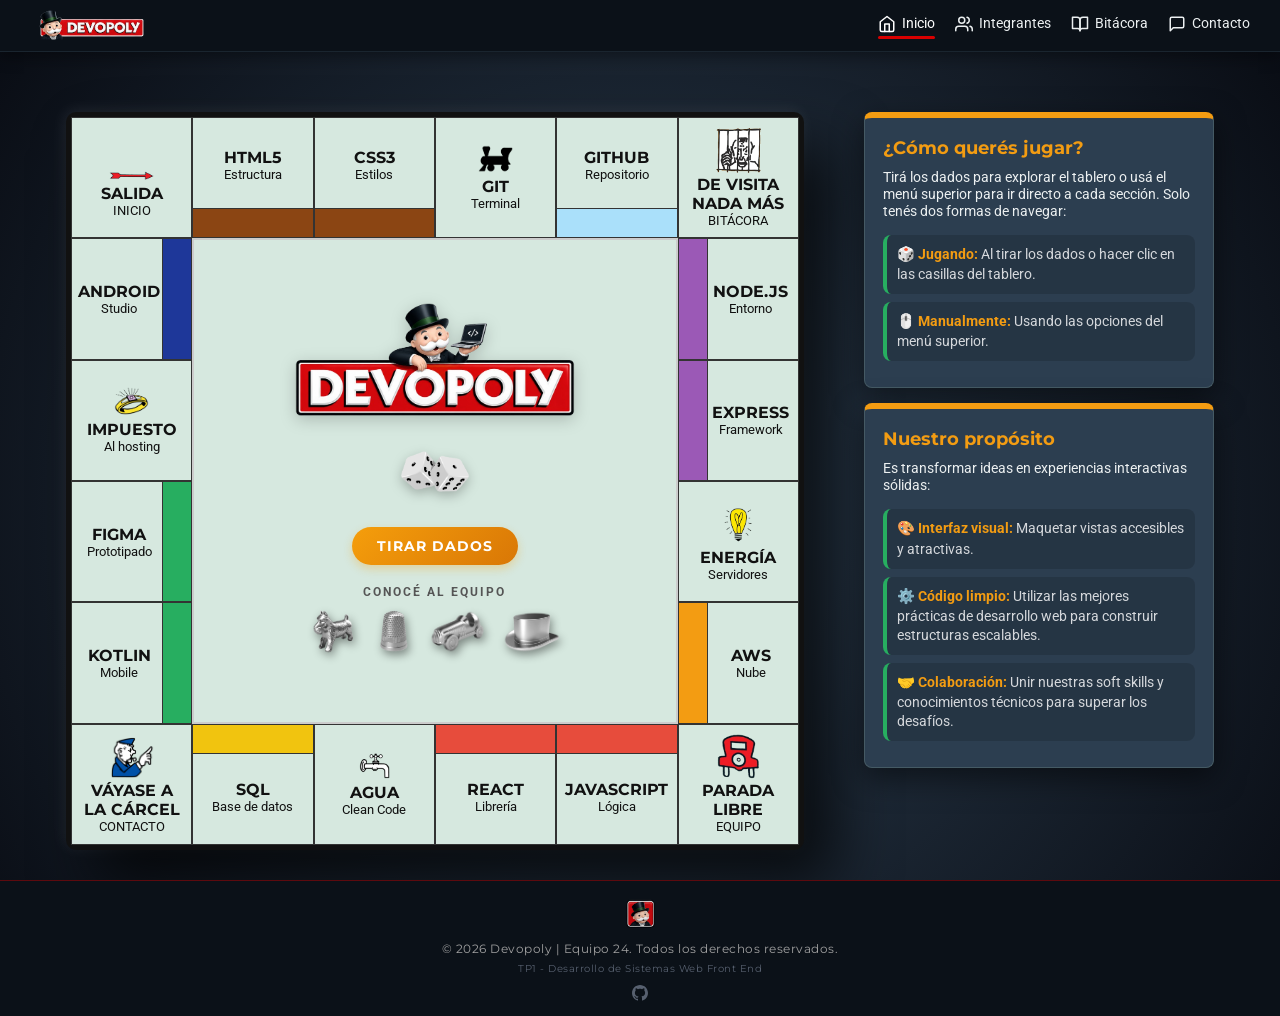
==== commit 261b617f: "Ajustes css, footer y header" ====
--- a/index.html
+++ b/index.html
@@ -3,22 +3,46 @@
 <head>
     <meta charset="UTF-8">
     <meta name="viewport" content="width=device-width, initial-scale=1.0">
-    <title>Equipo 24 | TP1 - Devopoly</title>
+    <title>  TP1 | Devopoly </title>
     <link rel="preconnect" href="https://fonts.googleapis.com">
     <link rel="preconnect" href="https://fonts.gstatic.com" crossorigin>
     <link href="https://fonts.googleapis.com/css2?family=Montserrat:wght@700;900&family=Roboto:wght@400;700&display=swap" rel="stylesheet">
-    <link rel="stylesheet" href="css/style.css"> <!-- Falta favicon una vez que definamos nombre y logo -->
+    <link rel="icon" href="img/favicon.png" type="image/png">
+    <link rel="stylesheet" href="css/style.css">
 </head>
 <body>
 
-    <header>
-        <nav class="menu-superior"> <!-- falta logo, modo nocturno quizás, etc -->
-            <div class="logo">DEVOPOLY | Equipo 24</div>
+   <header>
+        <nav class="menu-superior"> 
+            <a href="index.html">
+                <img src="img/logoencabezado.png" alt="Devopoly Logo" class="logo-encabezado">
+            </a>
+            
             <ul class="nav-links">
-                <li><a href="index.html">Inicio</a></li>
-                <li><a href="#integrantes">Integrantes</a></li>
-                <li><a href="bitacora.html">Bitácora</a></li>
-                <li><a href="#" id="abrir-contacto-menu">Contacto</a></li>
+                <li>
+                    <a href="index.html" class="activo">
+                        <svg viewBox="0 0 24 24" fill="none" stroke="currentColor" stroke-width="2" stroke-linecap="round" stroke-linejoin="round" class="icono-nav"><path d="M3 9l9-7 9 7v11a2 2 0 0 1-2 2H5a2 2 0 0 1-2-2z"></path><polyline points="9 22 9 12 15 12 15 22"></polyline></svg>
+                        Inicio
+                    </a>
+                </li>
+                <li>
+                    <a href="index.html#integrantes">
+                        <svg viewBox="0 0 24 24" fill="none" stroke="currentColor" stroke-width="2" stroke-linecap="round" stroke-linejoin="round" class="icono-nav"><path d="M17 21v-2a4 4 0 0 0-4-4H5a4 4 0 0 0-4 4v2"></path><circle cx="9" cy="7" r="4"></circle><path d="M23 21v-2a4 4 0 0 0-3-3.87"></path><path d="M16 3.13a4 4 0 0 1 0 7.75"></path></svg>
+                        Integrantes
+                    </a>
+                </li>
+                <li>
+                    <a href="bitacora.html">
+                        <svg viewBox="0 0 24 24" fill="none" stroke="currentColor" stroke-width="2" stroke-linecap="round" stroke-linejoin="round" class="icono-nav"><path d="M2 3h6a4 4 0 0 1 4 4v14a3 3 0 0 0-3-3H2z"></path><path d="M22 3h-6a4 4 0 0 0-4 4v14a3 3 0 0 1 3-3h7z"></path></svg>
+                        Bitácora
+                    </a>
+                </li>
+                <li>
+                    <a href="#" id="abrir-contacto-menu">
+                        <svg viewBox="0 0 24 24" fill="none" stroke="currentColor" stroke-width="2" stroke-linecap="round" stroke-linejoin="round" class="icono-nav"><path d="M21 15a2 2 0 0 1-2 2H7l-4 4V5a2 2 0 0 1 2-2h14a2 2 0 0 1 2 2z"></path></svg>
+                        Contacto
+                    </a>
+                </li>
             </ul>
         </nav>
     </header>
@@ -246,10 +270,17 @@
         </div>
     </div>
 
-
-    <!-- Falta footer -->
-    <footer class="pie-pagina">
-        <p>&copy; 2026 Devopoly. Todos los derechos reservados.</p>
+<footer class="pie-pagina">
+        <div class="footer-contenido-centrado">
+            <img src="img/favicon.png" alt="Logo Devopoly" class="logo-footer">
+            <p>&copy; 2026 Devopoly | Equipo 24. Todos los derechos reservados.</p>
+            <p class="footer-subtitulo">TP1 - Desarrollo de Sistemas Web Front End</p>
+            <div class="footer-links">
+                <a href="https://github.com/FlaviaBerzuini/TP1_Grupo24" target="_blank" aria-label="Repositorio de GitHub del Equipo">
+                    <svg viewBox="0 0 24 24" fill="currentColor" class="icono-footer"><path d="M12 0c-6.626 0-12 5.373-12 12 0 5.302 3.438 9.8 8.207 11.387.599.111.793-.261.793-.577v-2.234c-3.338.726-4.033-1.416-4.033-1.416-.546-1.387-1.333-1.756-1.333-1.756-1.089-.745.083-.729.083-.729 1.205.084 1.839 1.237 1.839 1.237 1.07 1.834 2.807 1.304 3.492.997.107-.775.418-1.305.762-1.604-2.665-.305-5.467-1.334-5.467-5.931 0-1.311.469-2.381 1.236-3.221-.124-.303-.535-1.524.117-3.176 0 0 1.008-.322 3.301 1.23.957-.266 1.983-.399 3.003-.404 1.02.005 2.047.138 3.006.404 2.291-1.552 3.297-1.23 3.297-1.23.653 1.653.242 2.874.118 3.176.77.84 1.235 1.911 1.235 3.221 0 4.609-2.807 5.624-5.479 5.921.43.372.823 1.102.823 2.222v3.293c0 .319.192.694.801.576 4.765-1.589 8.199-6.086 8.199-11.386 0-6.627-5.373-12-12-12z"/></svg>
+                </a>
+            </div>
+        </div>
     </footer>
 
     <!-- Vinculación del JavaScript -->
--- a/css/style.css
+++ b/css/style.css
@@ -28,16 +28,21 @@
     display: flex;
     justify-content: space-between;
     align-items: center;
-    padding: 20px 40px;
-    background-color: #2c3e50;
-    border-bottom: 2px solid #34495e;
-}
-
-.menu-superior nav a {
-    color: white;
-    text-decoration: none;
-    margin-left: 20px;
-    font-weight: bold;
+    padding: 8px 30px;
+    background-color: #0b1118;
+    border-bottom: 1px solid #1a252f;
+    box-shadow: 0 4px 15px rgba(0,0,0,0.4);
+}
+
+.logo-encabezado {
+    height: 35px;
+    object-fit: contain;
+    display: block;
+    transition: transform 0.3s ease;
+}
+
+.logo-encabezado:hover {
+    transform: scale(1.05);
 }
 
 .nav-links {
@@ -49,14 +54,45 @@
 }
 
 .nav-links a {
-    color: white;
+    display: flex;
+    align-items: center;
+    gap: 6px;
+    color: #ecf0f1;
     text-decoration: none;
-    font-weight: bold;
-}
-
-.nav-links a:hover {
-    color: #f39c12;
-} 
+    font-family: 'Roboto', sans-serif;
+    font-size: 0.9rem;
+    font-weight: 400; 
+    position: relative;
+    padding-bottom: 4px;
+    transition: color 0.3s ease;
+}
+
+.icono-nav {
+    width: 18px;
+    height: 18px;
+}
+
+.nav-links a:hover, 
+.nav-links a.activo {
+    color: #ffffff;
+}
+
+.nav-links a::after {
+    content: '';
+    position: absolute;
+    bottom: -2px;
+    left: 0;
+    width: 0%;
+    height: 3px;
+    background-color: #d80000;
+    border-radius: 2px;
+    transition: width 0.3s ease;
+}
+
+.nav-links a:hover::after,
+.nav-links a.activo::after {
+    width: 100%;
+}
 
 /* 3. Contenedor principal */
 
@@ -78,35 +114,34 @@
 .panel-lateral {
     flex: 1;
     min-width: 300px;
-    max-width: 450px;
+    max-width: 350px;
     display: flex;
     flex-direction: column;
     justify-content: flex-start; 
     margin-top: 0;
     margin-bottom: auto;
-    gap: 20px;
+    gap: 15px;
 }
 
 .bloque-instrucciones {
     background-color: #2c3e50;
-    padding: 35px;
-    border-radius: 12px;
+    padding: 18px;
+    border-radius: 8px;
     border: 1px solid #455a64;
     border-top: 6px solid #f39c12;
     box-shadow: 0 10px 30px rgba(0,0,0,0.5);
 }
 
 .bloque-instrucciones h3 {
-    font-size: 2rem;
-    margin-bottom: 20px;
+    font-size: 1.15rem;
+    margin-bottom: 10px;
     color: #f39c12;
 }
 
 .bloque-instrucciones p {
-    font-size: 1.3rem;
-    line-height: 1.6;
+    font-size: 0.9rem;
     color: #ecf0f1;
-    margin-bottom: 20px;
+    margin-bottom: 15px;
 }
 
 /* Estilos de la lista */
@@ -117,18 +152,18 @@
 
 .lista-instrucciones li {
     background-color: rgba(0, 0, 0, 0.15);
-    margin-bottom: 15px;
-    padding: 15px;
+    margin-bottom: 8px;
+    padding: 10px;
     border-radius: 8px;
     border-left: 4px solid #27ae60;
-    font-size: 1.15rem;
-    line-height: 1.5;
+    font-size: 0.85rem;
+    line-height: 1.4;
     color: #d5d8dc;
 }
 
 .lista-instrucciones strong {
     color: #f39c12;
-    font-size: 1.25rem;
+    font-size: 0.9rem;
 }
 
 /* 5. Tablero */
@@ -311,9 +346,9 @@
     flex-direction: column;
     justify-content: center;
     align-items: center;
-    gap: 25px;
+    gap: 15px;
     color: #333;
-    padding: 10px;
+    padding: 15px;
     text-align: center;
     overflow: hidden;
 }
@@ -321,34 +356,34 @@
 /* Logo */
 .logo-central {
     width: 100%;
-    max-width: 400px;
+    max-width: 280px;
     object-fit: contain;
-    margin-bottom: 10px;
-    filter: drop-shadow(0 6px 12px rgba(0,0,0,0.25));
+    margin-bottom: 5px;
+    filter: drop-shadow(0 4px 8px rgba(0,0,0,0.2));
 }
 
 /* Botón tirar dados */
 .dados-imagen {
-    width: 140px;
-    margin-bottom: 10px;
-    filter: drop-shadow(0 6px 10px rgba(0,0,0,0.25));
+    width: 90px;
+    margin-bottom: 5px;
+    filter: drop-shadow(0 4px 6px rgba(0,0,0,0.25));
     transition: transform 0.3s ease;
 }
 
 .boton-jugar {
     background: linear-gradient(135deg, #f59e0b, #d97706);
     color: white;
-    font-size: 1.1rem;
-    font-weight: bold;
-    padding: 12px 35px;
+    font-size: 0.9rem;
+    font-weight: bold;
+    padding: 10px 25px;
     border: none;
     border-radius: 30px;
     cursor: pointer;
     box-shadow: 0 4px 10px rgba(245, 158, 11, 0.3);
     text-transform: uppercase;
-    letter-spacing: 1.5px;
+    letter-spacing: 1px;
     transition: all 0.3s ease;
-    margin-bottom: 10px;
+    margin-bottom: 5px;
 }
 
 /* Efecto al pasar el mouse */
@@ -360,21 +395,21 @@
 
 /* Equipo */
 .titulo-equipo {
-    font-size: 0.85rem;
+    font-size: 0.75rem;
     text-transform: uppercase;
     font-weight: bold;
     color: #555;
     letter-spacing: 2px;
-    margin-bottom: -20px;
+    margin-bottom: -5px;
 }
 
 /* Fichas de los jugadores */
 .fichas-jugadores {
     display: flex;
-    gap: 25px;
+    gap: 15px;
     justify-content: center;
     align-items: flex-end;
-    margin-bottom: 15px;
+    margin-bottom: 5px;
 }
 
 .ficha-peon {
@@ -382,13 +417,12 @@
     display: flex;
     flex-direction: column;
     align-items: center;
-    
     text-decoration: none;
     outline: none;
 }
 
 .ficha-peon img {
-    height: 70px;
+    height: 45px;
     object-fit: contain;
     filter: drop-shadow(2px 4px 4px rgba(0,0,0,0.4));
     transition: all 0.3s ease;
@@ -396,13 +430,13 @@
 
 .nombre-peon {
     position: absolute;
-    bottom: -28px;
+    bottom: -22px;
     background-color: #1e293b;
     color: #fff;
-    font-size: 0.75rem;
-    font-weight: bold;
-    padding: 4px 10px;
-    border-radius: 6px;
+    font-size: 0.7rem;
+    font-weight: bold;
+    padding: 4px 8px;
+    border-radius: 4px;
     opacity: 0;
     transform: translateY(-10px);
     transition: all 0.3s ease;
@@ -412,8 +446,8 @@
 }
 
 .ficha-peon:hover img {
-    transform: translateY(-8px) scale(1.1);
-    filter: drop-shadow(4px 8px 8px rgba(0,0,0,0.5));
+    transform: translateY(-5px) scale(1.1);
+    filter: drop-shadow(3px 6px 6px rgba(0,0,0,0.5));
 }
 
 .ficha-peon:hover .nombre-peon {
@@ -778,17 +812,7 @@
     margin-top: 15px;
 }
 
-footer {
-    background-color: #111820;
-    text-align: center;
-    padding: 20px;
-    border-top: 1px solid #333;
-    color: #888;
-    font-family: 'Montserrat', sans-serif;
-    font-size: 0.9rem;
-    margin-top: auto;
-    width: 100%;
-}
+
 
 /* 9. Animación dados */
 .animar-dados {
@@ -810,4 +834,196 @@
     z-index: 10 !important; /* La trae al frente para que no la tapen otras cosas */
     border-color: #f59e0b !important;
     transition: all 0.3s ease;
+}
+
+/* 11. Bitácora */
+.contenedor-bitacora {
+    padding: 40px 20px;
+    max-width: 1000px;
+    margin: 0 auto;
+    flex-grow: 1;
+}
+
+.hero-bitacora {
+    text-align: center;
+    margin-bottom: 50px;
+}
+
+.hero-bitacora h1 {
+    color: #f59e0b;
+    font-size: 2.5rem;
+    margin-bottom: 15px;
+}
+
+.subtitulo-bitacora {
+    font-size: 1.2rem;
+    color: #ccc;
+    line-height: 1.6;
+}
+
+.seccion-bitacora {
+    margin-bottom: 50px;
+}
+
+.titulo-seccion {
+    color: #27ae60;
+    border-bottom: 2px solid #333;
+    padding-bottom: 10px;
+    margin-bottom: 25px;
+    font-size: 1.8rem;
+    display: flex;
+    align-items: center;
+    gap: 10px;
+}
+
+.entrada-bitacora {
+    background-color: #2c3e50;
+    border: 1px solid #455a64;
+    border-radius: 8px;
+    margin-bottom: 15px;
+    overflow: hidden;
+}
+
+.entrada-encabezado {
+    display: flex;
+    align-items: center;
+    justify-content: space-between;
+    padding: 15px 20px;
+    background-color: #1a252f;
+    border-bottom: 1px solid #333;
+}
+
+.entrada-meta {
+    display: flex;
+    flex-direction: column;
+    gap: 5px;
+    min-width: 100px;
+}
+
+.fecha-entrada {
+    color: #f59e0b;
+    font-weight: bold;
+    font-size: 0.85rem;
+}
+
+.tipo-entrada {
+    background-color: #333;
+    color: #fff;
+    padding: 3px 8px;
+    border-radius: 4px;
+    font-size: 0.75rem;
+    text-align: center;
+}
+
+.entrada-titulo {
+    flex-grow: 1;
+    margin: 0 20px;
+    font-size: 1.1rem;
+    color: #ecf0f1;
+}
+
+.btn-expandir {
+    background: none;
+    border: none;
+    color: #f59e0b;
+    font-size: 1.2rem;
+    cursor: pointer;
+    transition: transform 0.3s ease;
+}
+
+/* Estado contraído por defecto */
+.entrada-contenido {
+    display: none;
+    padding: 25px;
+    background-color: #2c3e50;
+}
+
+/* Estado expandido */
+.entrada-bitacora.expandida .entrada-contenido {
+    display: block;
+}
+
+.entrada-bloque {
+    margin-bottom: 20px;
+}
+
+.entrada-bloque:last-child {
+    margin-bottom: 0;
+}
+
+.entrada-bloque h4 {
+    color: #aae0fa;
+    margin-bottom: 8px;
+    font-size: 1.1rem;
+}
+
+.entrada-bloque p, .entrada-bloque ul {
+    color: #d5d8dc;
+    line-height: 1.6;
+    font-size: 1.05rem;
+}
+
+.entrada-bloque ul {
+    padding-left: 20px;
+}
+
+/* 12. Footer */
+
+.pie-pagina {
+    background-color: #0b1118; 
+    border-top: 1px solid rgba(216, 0, 0, 0.4); 
+    padding: 15px 20px; 
+    margin-top: auto; 
+    width: 100%;
+}
+
+.footer-contenido-centrado {
+    max-width: 900px;
+    margin: 0 auto;
+    display: flex;
+    flex-direction: column;
+    align-items: center; 
+    text-align: center;
+    gap: 6px;
+}
+
+.logo-footer {
+    height: 35px;
+    object-fit: contain;
+    opacity: 0.9;
+    margin-bottom: 4px;
+}
+
+.pie-pagina p {
+    color: #a0a0a0;
+    font-family: 'Montserrat', sans-serif;
+    font-size: 0.75rem;
+    margin: 0;
+    letter-spacing: 0.5px;
+}
+
+.footer-subtitulo {
+    color: #57606f !important; 
+    font-size: 0.65rem !important;
+}
+
+.footer-links {
+    margin-top: 4px; 
+}
+
+.footer-links a {
+    color: #57606f; 
+    transition: all 0.3s ease;
+    display: flex;
+    justify-content: center;
+}
+
+.footer-links a:hover {
+    color: #ffffff;
+    transform: translateY(-2px);
+}
+
+.icono-footer {
+    width: 16px;
+    height: 16px;
 }
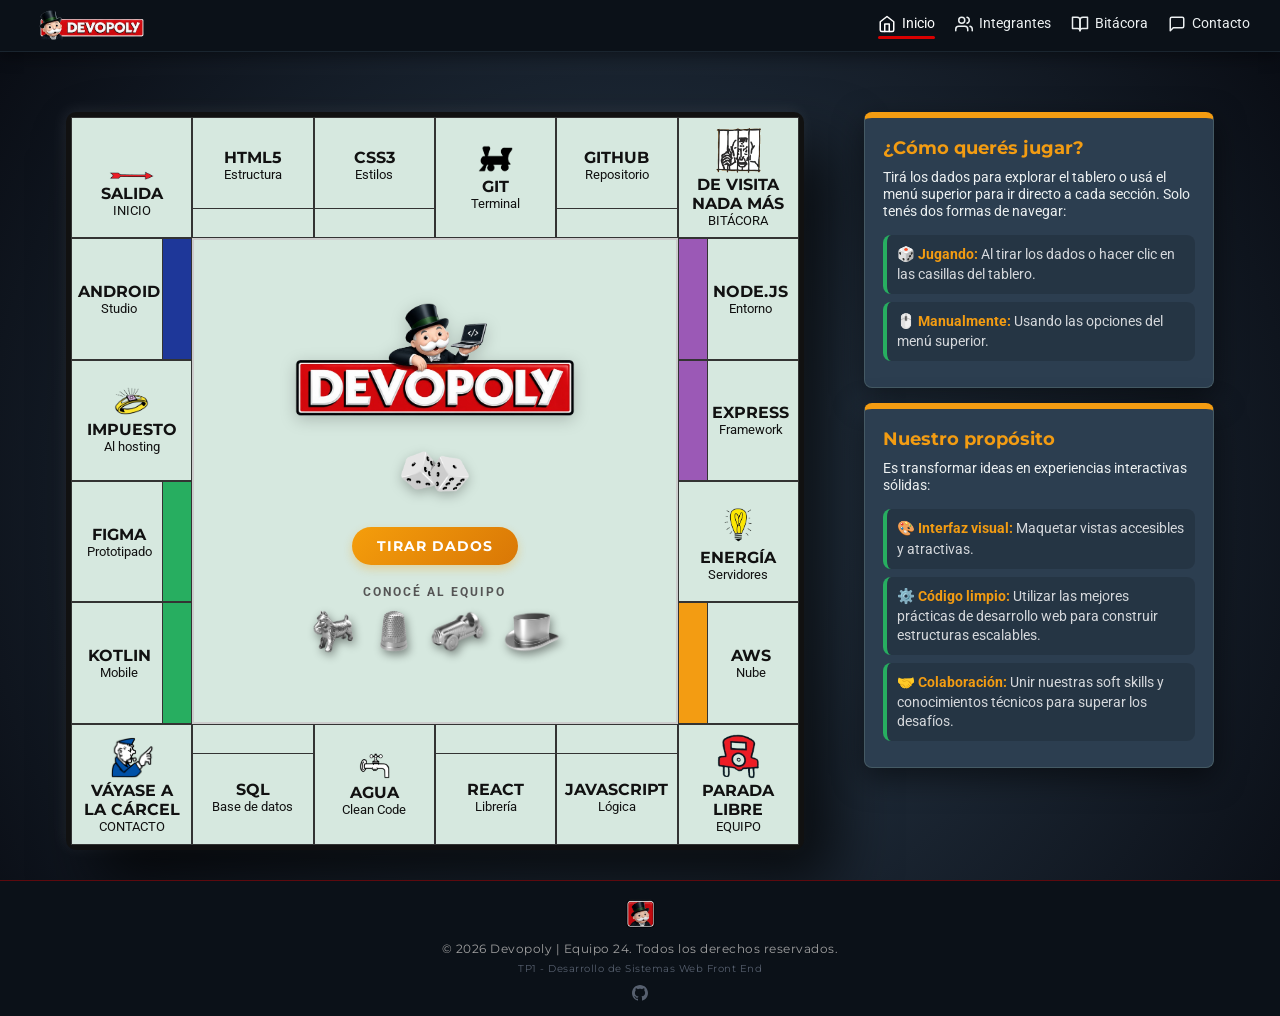
==== commit f7eddc87: "Ajustes de colores en tarjetas, footer unificado y perfiles de integrantes" ====
--- a/index.html
+++ b/index.html
@@ -270,7 +270,7 @@
         </div>
     </div>
 
-<footer class="pie-pagina">
+    <footer class="pie-pagina">
         <div class="footer-contenido-centrado">
             <img src="img/favicon.png" alt="Logo Devopoly" class="logo-footer">
             <p>&copy; 2026 Devopoly | Equipo 24. Todos los derechos reservados.</p>
--- a/css/style.css
+++ b/css/style.css
@@ -272,17 +272,23 @@
     border-left: 1px solid #333;
 }
 
-/* Colores */
-.color-naranja { background-color: #f39c12; }
-.color-violeta { background-color: #9b59b6; }
-.color-verde { background-color: #2ecc71; }
-.color-azul { background-color: #3498db; }
-.color-marron { background-color: #8b4513; }
-.color-celeste { background-color: #aae0fa; }
-.color-rojo { background-color: #e74c3c; }
-.color-amarillo { background-color: #f1c40f; }
-.color-azul-oscuro { background-color: #1e3799; }
-
+/* Fondos para las cabeceras */
+.color-verde { background-color: #2ecc71; color: #111; }
+.color-naranja { background-color: #f39c12; color: white; }
+.color-violeta { background-color: #9b59b6; color: white; }
+.color-azul-oscuro { background-color: #1e3799; color: white; }
+
+/* Bordes de los avatares */
+.imagen-avatar.borde-verde { border-color: #2ecc71; }
+.imagen-avatar.borde-naranja { border-color: #f39c12; }
+.imagen-avatar.borde-violeta { border-color: #9b59b6; }
+.imagen-avatar.borde-azul-oscuro { border-color: #1e3799; }
+
+/* Botones (Hover) */
+.boton-accion.boton-verde:hover { background-color: #2ecc71; color: #111; border-color: #2ecc71; }
+.boton-accion.boton-naranja:hover { background-color: #f39c12; color: white; border-color: #f39c12; }
+.boton-accion.boton-violeta:hover { background-color: #9b59b6; color: white; border-color: #9b59b6; }
+.boton-accion.boton-azul-oscuro:hover { background-color: #1e3799; color: white; border-color: #1e3799; }
 /* Posiciones esquinas */
 .esquina-sup-izq { grid-area: 1 / 1 / 2 / 2; background-color: #d6e8df; } 
 .esquina-sup-der { grid-area: 1 / 6 / 2 / 7; background-color: #d6e8df; } 
@@ -651,6 +657,13 @@
     text-transform: uppercase;
 }
 
+/* Ajuste para nombres largos en las tarjetas */
+.cabecera-propiedad h2.nombre-largo {
+    font-size: 2rem;
+    line-height: 1.1;
+    margin-top: 5px;
+}
+
 .cuerpo-propiedad {
     flex-grow: 1;
     display: flex;
@@ -670,12 +683,12 @@
     height: 180px;
     border-radius: 50%;
     border: 4px solid #27ae60;
-    object-fit: contain; 
+    object-fit: contain;
     margin-bottom: 15px;
     background-color: #eee;
     box-shadow: 0 4px 10px rgba(0,0,0,0.3);
-    padding: 10px; 
-}
+    padding: 10px;
+} 
 
 .ubicacion {
     font-size: 1.2rem;
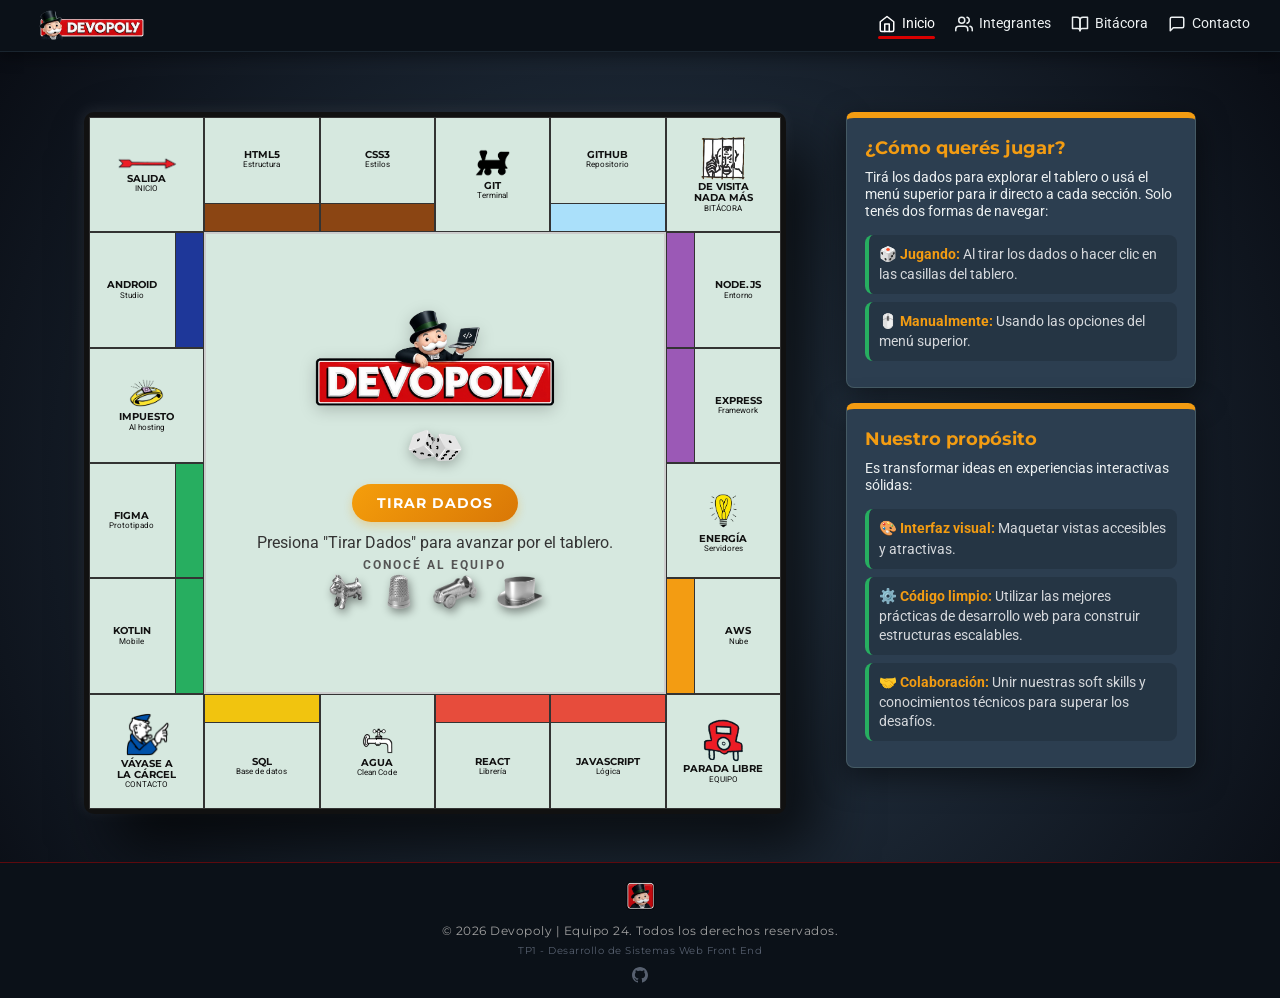
==== commit 7a73f338: "Responsive y js" ====
--- a/index.html
+++ b/index.html
@@ -191,6 +191,10 @@
                 <!-- Botón de dados --> 
                 <button id="btn-dados" class="boton-jugar">TIRAR DADOS</button> 
 
+                <div id="mensaje-dados" class="mensaje-dados">
+                    Presiona "Tirar Dados" para avanzar por el tablero.
+                </div>
+
                 <!-- Las 4 fichas de los jugadores -->
                 <p class="titulo-equipo">CONOCÉ AL EQUIPO</p>
                 <div id="integrantes" class="fichas-jugadores"> 
--- a/css/style.css
+++ b/css/style.css
@@ -178,7 +178,7 @@
     grid-template-rows: repeat(6, 1fr);
     aspect-ratio: 1 / 1; 
     width: 100%;
-    max-width: clamp(600px, 82vh, 1000px); 
+    max-width: clamp(550px, 78vh, 950px);
     box-shadow: 30px 35px 60px rgba(0,0,0,0.7), -2px -2px 15px rgba(255,255,255,0.08);
     margin-top: 0;
     margin-bottom: auto; 
@@ -196,16 +196,26 @@
     text-align: center;
     text-decoration: none;
     color: #111;
-    font-size: 1rem;
+    font-size: clamp(0.55rem, 0.75vw, 0.85rem);
     position: relative;
     overflow: hidden;
-    padding: 5px;
-}
-
-.casilla:hover {
+    padding: 2px;
+}
+
+.casilla strong {
+    line-height: 1.1;
+    display: block;
+} 
+
+/*  .casilla:hover {
     background-color: #c4d9ce;
     cursor: pointer;
 }
+*/
+.casilla:has(.franja-arriba) { padding-top: 28%; }
+.casilla:has(.franja-abajo) { padding-bottom: 28%; }
+.casilla:has(.franja-izquierda) { padding-left: 28%; }
+.casilla:has(.franja-derecha) { padding-right: 28%; }
 
 .casilla .icono {
     font-size: 1.2rem;
@@ -223,13 +233,14 @@
     z-index: 1;
 }
 
-.fila-superior { padding-bottom: 25%; }
+/* .fila-superior { padding-bottom: 25%; }
 .fila6-col2, .fila6-col3, .fila6-col4, .fila6-col5 { padding-top: 25%; }
 .fila2-col1, .fila3-col1, .fila4-col1, .fila5-col1 { padding-right: 25%; }
 .fila2-col6, .fila3-col6, .fila4-col6, .fila5-col6 { padding-left: 25%; }
 .col-4, .fila3-col1, .fila4-col6, .fila6-col3 {
     padding: 5px !important; 
 }
+*/
 
 /* Franjas de color */
 .franja {
@@ -272,23 +283,17 @@
     border-left: 1px solid #333;
 }
 
-/* Fondos para las cabeceras */
-.color-verde { background-color: #2ecc71; color: #111; }
-.color-naranja { background-color: #f39c12; color: white; }
-.color-violeta { background-color: #9b59b6; color: white; }
-.color-azul-oscuro { background-color: #1e3799; color: white; }
-
-/* Bordes de los avatares */
-.imagen-avatar.borde-verde { border-color: #2ecc71; }
-.imagen-avatar.borde-naranja { border-color: #f39c12; }
-.imagen-avatar.borde-violeta { border-color: #9b59b6; }
-.imagen-avatar.borde-azul-oscuro { border-color: #1e3799; }
-
-/* Botones (Hover) */
-.boton-accion.boton-verde:hover { background-color: #2ecc71; color: #111; border-color: #2ecc71; }
-.boton-accion.boton-naranja:hover { background-color: #f39c12; color: white; border-color: #f39c12; }
-.boton-accion.boton-violeta:hover { background-color: #9b59b6; color: white; border-color: #9b59b6; }
-.boton-accion.boton-azul-oscuro:hover { background-color: #1e3799; color: white; border-color: #1e3799; }
+/* Colores */
+.color-naranja { background-color: #f39c12; }
+.color-violeta { background-color: #9b59b6; }
+.color-verde { background-color: #2ecc71; }
+.color-azul { background-color: #3498db; }
+.color-marron { background-color: #8b4513; }
+.color-celeste { background-color: #aae0fa; }
+.color-rojo { background-color: #e74c3c; }
+.color-amarillo { background-color: #f1c40f; }
+.color-azul-oscuro { background-color: #1e3799; }
+
 /* Posiciones esquinas */
 .esquina-sup-izq { grid-area: 1 / 1 / 2 / 2; background-color: #d6e8df; } 
 .esquina-sup-der { grid-area: 1 / 6 / 2 / 7; background-color: #d6e8df; } 
@@ -297,20 +302,20 @@
 
 /* Estilo para las imágenes de las esquinas */
 .icono-esquina {
-    width: 45px;
-    height: 45px;
+    max-width: 55%;
+    max-height: 40%;
     object-fit: contain;
     object-position: bottom;
     margin-bottom: 2px; 
 }
 
 .casilla-esquina strong {
-    font-size: 0.9rem;
+    font-size: clamp(0.6rem, 0.75vw, 0.8rem);
     margin-bottom: 2px;
 }
 
 .casilla-esquina small {
-    font-size: 0.7rem;
+    font-size: clamp(0.5rem, 0.6vw, 0.65rem);
     color: #555;
     text-transform: uppercase;
     font-weight: bold;
@@ -352,9 +357,9 @@
     flex-direction: column;
     justify-content: center;
     align-items: center;
-    gap: 15px;
+    gap: 6px;
     color: #333;
-    padding: 15px;
+    padding: 8px;
     text-align: center;
     overflow: hidden;
 }
@@ -362,7 +367,7 @@
 /* Logo */
 .logo-central {
     width: 100%;
-    max-width: 280px;
+    max-width: 240px;
     object-fit: contain;
     margin-bottom: 5px;
     filter: drop-shadow(0 4px 8px rgba(0,0,0,0.2));
@@ -370,7 +375,7 @@
 
 /* Botón tirar dados */
 .dados-imagen {
-    width: 90px;
+    width: 70px;
     margin-bottom: 5px;
     filter: drop-shadow(0 4px 6px rgba(0,0,0,0.25));
     transition: transform 0.3s ease;
@@ -428,7 +433,7 @@
 }
 
 .ficha-peon img {
-    height: 45px;
+    height: 38px;
     object-fit: contain;
     filter: drop-shadow(2px 4px 4px rgba(0,0,0,0.4));
     transition: all 0.3s ease;
@@ -657,13 +662,6 @@
     text-transform: uppercase;
 }
 
-/* Ajuste para nombres largos en las tarjetas */
-.cabecera-propiedad h2.nombre-largo {
-    font-size: 2rem;
-    line-height: 1.1;
-    margin-top: 5px;
-}
-
 .cuerpo-propiedad {
     flex-grow: 1;
     display: flex;
@@ -683,12 +681,12 @@
     height: 180px;
     border-radius: 50%;
     border: 4px solid #27ae60;
-    object-fit: contain;
+    object-fit: contain; 
     margin-bottom: 15px;
     background-color: #eee;
     box-shadow: 0 4px 10px rgba(0,0,0,0.3);
-    padding: 10px;
-} 
+    padding: 10px; 
+}
 
 .ubicacion {
     font-size: 1.2rem;
@@ -1039,4 +1037,157 @@
 .icono-footer {
     width: 16px;
     height: 16px;
+}
+
+/* Parte del responsive */
+
+
+/* <= 1200px */
+@media screen and (max-width: 1200px) {
+    .contenedor-principal {
+        gap: 30px;
+        padding: 30px 15px;
+    }
+
+    .tablero {
+        max-width: clamp(450px, 70vh, 800px);
+    }
+}
+
+/* <= 900px */
+@media screen and (max-width: 900px) {
+    body {
+        overflow-x: hidden;
+    }
+
+    .contenedor-principal {
+        flex-direction: column-reverse; /* El tablero quedaría arriba y las instrucciones abajo */
+        align-items: center;
+        gap: 30px;
+        padding: 20px 15px;
+    }
+
+    .panel-lateral {
+        width: 100%;
+        max-width: 600px;
+    }
+
+    .tablero {
+        width: 100%;
+        max-width: 550px;
+    }
+
+    
+    .logo-central {
+        max-width: 200px;
+    }
+
+    .dados-imagen {
+        width: 65px;
+    }
+
+    .ficha-peon img {
+        height: 35px;
+    }
+
+    .tarjeta-policial {
+        width: 95%;
+        padding: 25px;
+        max-height: 90vh;
+        overflow-y: auto;
+    }
+
+    .tarjeta-propiedad {
+        height: clamp(600px, 85vh, 750px);
+    }
+}
+
+/* <= 600px */
+@media screen and (max-width: 600px) {
+    .menu-superior {
+        flex-direction: column;
+        gap: 10px;
+        padding: 10px;
+    }
+
+    .nav-links {
+        gap: 12px;
+        flex-wrap: wrap;
+        justify-content: center;
+    }
+
+    .casilla {
+        font-size: clamp(0.5rem, 1.8vw, 0.75rem);
+        padding: 2px;
+    }
+
+    .casilla .icono {
+        font-size: 0.9rem;
+    }
+
+    .icono-esquina {
+        width: 50%;
+        height: 35%;
+    }
+
+    .logo-central {
+        max-width: 130px;
+    }
+
+    .dados-imagen {
+        width: 45px;
+    }
+
+    .boton-jugar {
+        padding: 6px 14px;
+        font-size: 0.7rem;
+    }
+
+    .titulo-equipo {
+        font-size: 0.6rem;
+    }
+
+    .ficha-peon img {
+        height: 25px;
+    }
+
+    .fichas-jugadores {
+        gap: 8px;
+    }
+
+    .imagen-avatar {
+        width: 110px;
+        height: 110px;
+    }
+
+    .cabecera-propiedad h2 {
+        font-size: 1.5rem;
+    }
+
+    .lista-precios p, .costos-construccion p {
+        font-size: 0.9rem;
+    }
+}
+
+/* <= 400px */
+@media screen and (max-width: 400px) {
+    .nav-links a {
+        font-size: 0.75rem;
+    }
+
+    .casilla-esquina strong {
+        font-size: 0.65rem;
+    }
+
+    .casilla-esquina small {
+        display: none; 
+    }
+
+    .tarjeta-propiedad {
+        height: 560px;
+    }
+
+    .borde-interno-frente {
+        padding: 10px;
+    }
 }
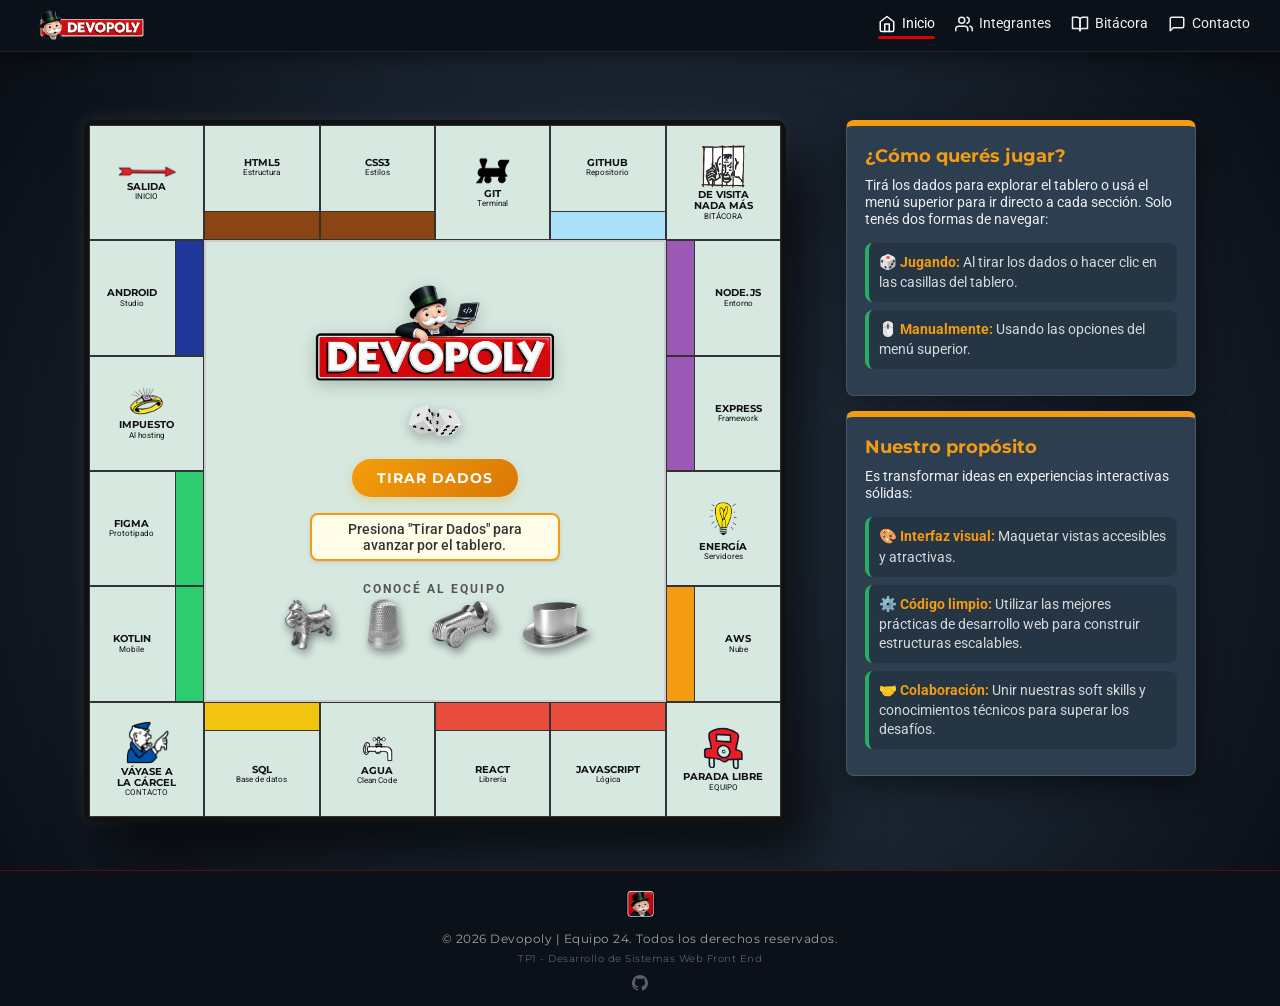
==== commit 20ace453: "Ajustes y correcciones del tablero y los perfiles." ====
--- a/index.html
+++ b/index.html
@@ -18,6 +18,13 @@
                 <img src="img/logoencabezado.png" alt="Devopoly Logo" class="logo-encabezado">
             </a>
             
+            <input type="checkbox" id="menu-toggle" class="menu-toggle">
+                <label for="menu-toggle" class="hamburger">
+                    <span class="bar"></span>
+                    <span class="bar"></span>
+                    <span class="bar"></span>
+                </label>
+
             <ul class="nav-links">
                 <li>
                     <a href="index.html" class="activo">
--- a/css/style.css
+++ b/css/style.css
@@ -20,6 +20,7 @@
     min-height: 100vh;
     display: flex;
     flex-direction: column;
+    margin-top: 60px;
 }
 
 /* 2. Menú superior */
@@ -32,6 +33,12 @@
     background-color: #0b1118;
     border-bottom: 1px solid #1a252f;
     box-shadow: 0 4px 15px rgba(0,0,0,0.4);
+    position: fixed;
+    top: 0;
+    left: 0;
+    width: 100%;
+    z-index: 1000; 
+    box-sizing: border-box;
 }
 
 .logo-encabezado {
@@ -207,11 +214,6 @@
     display: block;
 } 
 
-/*  .casilla:hover {
-    background-color: #c4d9ce;
-    cursor: pointer;
-}
-*/
 .casilla:has(.franja-arriba) { padding-top: 28%; }
 .casilla:has(.franja-abajo) { padding-bottom: 28%; }
 .casilla:has(.franja-izquierda) { padding-left: 28%; }
@@ -232,15 +234,6 @@
 .franja {
     z-index: 1;
 }
-
-/* .fila-superior { padding-bottom: 25%; }
-.fila6-col2, .fila6-col3, .fila6-col4, .fila6-col5 { padding-top: 25%; }
-.fila2-col1, .fila3-col1, .fila4-col1, .fila5-col1 { padding-right: 25%; }
-.fila2-col6, .fila3-col6, .fila4-col6, .fila5-col6 { padding-left: 25%; }
-.col-4, .fila3-col1, .fila4-col6, .fila6-col3 {
-    padding: 5px !important; 
-}
-*/
 
 /* Franjas de color */
 .franja {
@@ -283,16 +276,17 @@
     border-left: 1px solid #333;
 }
 
-/* Colores */
-.color-naranja { background-color: #f39c12; }
-.color-violeta { background-color: #9b59b6; }
-.color-verde { background-color: #2ecc71; }
-.color-azul { background-color: #3498db; }
-.color-marron { background-color: #8b4513; }
-.color-celeste { background-color: #aae0fa; }
-.color-rojo { background-color: #e74c3c; }
-.color-amarillo { background-color: #f1c40f; }
-.color-azul-oscuro { background-color: #1e3799; }
+/* 5. Colores */
+
+/* Fondos para las cabeceras y casillas del tablero */
+.color-marron { background-color: #8b4513; color: white; }
+.color-celeste { background-color: #aae0fa; color: #111; }
+.color-violeta { background-color: #9b59b6; color: white; }
+.color-naranja { background-color: #f39c12; color: white; }
+.color-rojo { background-color: #e74c3c; color: white; }
+.color-amarillo { background-color: #f1c40f; color: #111; }
+.color-verde { background-color: #2ecc71; color: white; }
+.color-azul-oscuro { background-color: #1e3799; color: white; }
 
 /* Posiciones esquinas */
 .esquina-sup-izq { grid-area: 1 / 1 / 2 / 2; background-color: #d6e8df; } 
@@ -417,7 +411,7 @@
 /* Fichas de los jugadores */
 .fichas-jugadores {
     display: flex;
-    gap: 15px;
+    gap: 20px;
     justify-content: center;
     align-items: flex-end;
     margin-bottom: 5px;
@@ -433,7 +427,7 @@
 }
 
 .ficha-peon img {
-    height: 38px;
+    height: 55px;
     object-fit: contain;
     filter: drop-shadow(2px 4px 4px rgba(0,0,0,0.4));
     transition: all 0.3s ease;
@@ -441,7 +435,7 @@
 
 .nombre-peon {
     position: absolute;
-    bottom: -22px;
+    bottom: -28px;
     background-color: #1e293b;
     color: #fff;
     font-size: 0.7rem;
@@ -457,7 +451,7 @@
 }
 
 .ficha-peon:hover img {
-    transform: translateY(-5px) scale(1.1);
+    transform: translateY(-5px) scale(1.15);
     filter: drop-shadow(3px 6px 6px rgba(0,0,0,0.5));
 }
 
@@ -466,6 +460,39 @@
     transform: translateY(0);
 }
 
+/* Iconos y colores del reverso de las tarjetas */
+.icono-lista {
+    width: 20px;
+    height: 20px;
+    margin-right: 8px;
+    vertical-align: sub;
+}
+
+.fill-verde { fill: #2ecc71; }
+.fill-naranja { fill: #f39c12; }
+.fill-violeta { fill: #9b59b6; }
+.fill-azul-oscuro { fill: #1e3799; }
+
+/* Estilo para el mensaje de los dados en el tablero */
+#mensaje-dados {
+    background-color: #fffde7; 
+    border: 2px solid #f39c12; 
+    border-radius: 8px;
+    padding: 6px 12px;
+    margin: 5px auto 15px auto;
+    max-width: 250px;
+    box-shadow: 0 2px 4px rgba(0,0,0,0.1); 
+    font-size: 0.85rem;
+    color: #333;
+    font-weight: 500;
+    text-align: center;
+}
+
+#mensaje-dados b, 
+#mensaje-dados strong {
+    color: #e74c3c; 
+    font-size: 0.95rem; 
+}
 
 /* 7. Contacto / Declaración */
 
@@ -574,7 +601,34 @@
     transform: scale(1.02);
 }
 
-/* 8. Perfiles (tarjetas) */
+/* 8. Perfiles (Tarjetas) */
+
+/* Colores*/
+/* Bordes de los avatares */
+.imagen-avatar.borde-verde { border-color: #2ecc71; }
+.imagen-avatar.borde-naranja { border-color: #f39c12; }
+.imagen-avatar.borde-violeta { border-color: #9b59b6; }
+.imagen-avatar.borde-azul-oscuro { border-color: #1e3799; }
+
+/* Botones (Efecto Hover) */
+.boton-accion.boton-verde:hover { background-color: #2ecc71; color: white; border-color: #2ecc71; }
+.boton-accion.boton-naranja:hover { background-color: #f39c12; color: white; border-color: #f39c12; }
+.boton-accion.boton-violeta:hover { background-color: #9b59b6; color: white; border-color: #9b59b6; }
+.boton-accion.boton-azul-oscuro:hover { background-color: #1e3799; color: white; border-color: #1e3799; }
+
+/* Textos del reverso */
+.texto-verde { color: #2ecc71; }
+.texto-naranja { color: #f39c12; }
+.texto-violeta { color: #9b59b6; }
+.texto-azul-oscuro { color: #1e3799; }
+
+/* Líneas divisorias del reverso */
+.linea-divisoria-verde { border-top: 2px dashed #2ecc71; border-bottom: none; margin: 20px 0; }
+.linea-divisoria-naranja { border-top: 2px dashed #f39c12; border-bottom: none; margin: 20px 0; }
+.linea-divisoria-violeta { border-top: 2px dashed #9b59b6; border-bottom: none; margin: 20px 0; }
+.linea-divisoria-azul-oscuro { border-top: 2px dashed #1e3799; border-bottom: none; margin: 20px 0; }
+
+/* Estructura y giro */
 .fondo-perfil {
     background-color: #1a252f;
     background-image: none;
@@ -654,14 +708,35 @@
     margin-bottom: 20px;
 }
 
-.color-verde { background-color: #27ae60; color: white; }
-
 .cabecera-propiedad h2 {
     font-size: 2.3rem; 
     margin-top: 8px;
     text-transform: uppercase;
 }
 
+.cabecera-propiedad h2.nombre-largo {
+    font-size: 2rem;
+    line-height: 1.1;
+    margin-top: 5px;
+}
+
+.imagen-avatar {
+width: 180px;
+height: 180px;
+border-radius: 50%;
+border: 4px solid transparent; 
+object-fit: contain; 
+margin-bottom: 15px;
+background-color: #eee;
+box-shadow: 0 4px 10px rgba(0,0,0,0.3);
+padding: 15px; 
+}
+
+.imagen-avatar.foto-recortada {
+    object-fit: cover;
+    padding: 0;
+}
+
 .cuerpo-propiedad {
     flex-grow: 1;
     display: flex;
@@ -674,18 +749,6 @@
     flex-direction: column;
     align-items: center;
     margin-bottom: 10px;
-}
-
-.imagen-avatar {
-    width: 180px;
-    height: 180px;
-    border-radius: 50%;
-    border: 4px solid #27ae60;
-    object-fit: contain; 
-    margin-bottom: 15px;
-    background-color: #eee;
-    box-shadow: 0 4px 10px rgba(0,0,0,0.3);
-    padding: 10px; 
 }
 
 .ubicacion {
@@ -694,12 +757,7 @@
     color: #333;
 }
 
-/* Símbolos e Íconos del Monopoly */
-.simbolo-m {
-    font-family: Arial, sans-serif;
-    font-weight: bold;
-    margin-right: 5px;
-}
+.simbolo-m { font-family: Arial, sans-serif; font-weight: bold; margin-right: 5px; }
 
 .icono-casa, .icono-hotel {
     width: 20px;
@@ -709,7 +767,6 @@
     margin: 0 4px;
 }
 
-/* Lista de habilidades/precios */
 .lista-precios p {
     display: flex;
     justify-content: space-between;
@@ -722,19 +779,6 @@
 .linea-frente {
     border-top: 2px solid #111;
     margin: 15px 0 10px 0;
-}
-
-.costos-construccion {
-    margin-bottom: 10px;
-}
-
-.costos-construccion p {
-    display: flex;
-    justify-content: space-between;
-    align-items: center;
-    padding: 3px 0;
-    font-size: 1.05rem;
-    color: #111;
 }
 
 .boton-accion {
@@ -747,28 +791,26 @@
     font-size: 1.1rem;
     font-weight: bold;
     text-transform: uppercase;
-    transition: background-color 0.3s;
-}
-
-.boton-accion:hover { background-color: #27ae60; }
+    transition: background-color 0.3s, color 0.3s;
+}
 
 /* Reverso de la tarjeta */
-.tarjeta-reverso { transform: rotateY(180deg); }
-
-
-.borde-color-reverso-rojo {
-    border: 12px solid #c0392b;
-    background-color: #fff; 
-}
-
-.borde-interno-reverso {
+.tarjeta-reverso, .tarjeta-dorso { transform: rotateY(180deg); }
+
+.borde-interno-dorso, .borde-interno-reverso {
+    border: 12px solid transparent; 
     height: 100%;
     display: flex;
     flex-direction: column;
     justify-content: space-between;
-    align-items: center;
     padding: 30px 20px 20px 20px; 
 }
+
+/* Marcos temáticos para el reverso de las tarjetas */
+.borde-interno-dorso.marco-verde { border-color: #2ecc71; }
+.borde-interno-dorso.marco-naranja { border-color: #f39c12; }
+.borde-interno-dorso.marco-violeta { border-color: #9b59b6; }
+.borde-interno-dorso.marco-azul-oscuro { border-color: #1e3799; }
 
 .reverso-texto { 
     width: 100%; 
@@ -782,48 +824,71 @@
     text-align: center; 
     font-size: 1.7rem;
     margin-bottom: 20px;
-    color: #c0392b; 
-}
-
-.reverso-lista {
+}
+
+.lista-gustos {
     list-style: none;
-    margin-bottom: 25px;
-}
-
-.reverso-lista li {
-    display: flex;
-    align-items: center;
-    gap: 12px;
+    padding-left: 0;
+    margin-bottom: 10px;
+}
+
+.lista-gustos li {
     font-family: 'Roboto', sans-serif;
     font-size: 1.2rem;
     font-weight: bold;
     color: #333;
-    margin-bottom: 12px;
-}
-
-.icono-negro {
-    width: 22px;
-    height: 22px;
-    fill: #111; 
-}
-
-.linea-reverso {
-    border-top: 2px dashed #c0392b; 
-    margin: 30px 0;
-    opacity: 0.4;
-}
-
-.texto-inferior {
-    display: block;
-    text-align: center;
-    font-size: 0.95rem;
-    font-family: 'Roboto', sans-serif;
-    color: #777;
-    font-style: italic;
+    margin-bottom: 8px;
+}
+
+/* Navegación interna de la tarjeta (Mini-Menú) */
+.icono-lista {
+    width: 20px;
+    height: 20px;
+    margin-right: 8px;
+    vertical-align: sub;
+}
+.fill-verde { fill: #2ecc71; }
+.fill-naranja { fill: #f39c12; }
+.fill-violeta { fill: #9b59b6; }
+.fill-azul-oscuro { fill: #1e3799; }
+
+.navegacion-tarjeta {
+    display: flex;
+    justify-content: space-around;
+    align-items: center;
     margin-top: 15px;
-}
-
-
+    margin-bottom: 5px;
+    padding-top: 15px;
+    border-top: 1px solid #ccc;
+}
+
+.link-nav {
+    display: flex;
+    flex-direction: column;
+    align-items: center;
+    text-decoration: none;
+    color: #333;
+    font-size: 0.8rem;
+    font-weight: bold;
+    font-family: 'Kabel', sans-serif;
+    transition: transform 0.2s, color 0.2s;
+}
+
+.link-nav svg {
+    width: 24px;
+    height: 24px;
+    margin-bottom: 5px;
+    fill: none;
+    stroke: currentColor;
+    transition: stroke 0.2s;
+}
+
+.link-nav:hover { transform: scale(1.1); }
+
+.marco-verde .link-nav:hover { color: #2ecc71; }
+.marco-naranja .link-nav:hover { color: #f39c12; }
+.marco-violeta .link-nav:hover { color: #9b59b6; }
+.marco-azul-oscuro .link-nav:hover { color: #1e3799; }
 
 /* 9. Animación dados */
 .animar-dados {
@@ -840,9 +905,9 @@
 
 /* 10. Efecto para la casilla seleccionada */
 .casilla-seleccionada {
-    box-shadow: 0 0 20px 5px #f59e0b !important; /* Brillo naranja */
-    transform: scale(1.08) !important; /* La agranda un poquito */
-    z-index: 10 !important; /* La trae al frente para que no la tapen otras cosas */
+    box-shadow: 0 0 20px 5px #f59e0b !important;
+    transform: scale(1.08) !important;
+    z-index: 10 !important;
     border-color: #f59e0b !important;
     transition: all 0.3s ease;
 }
@@ -1039,18 +1104,85 @@
     height: 16px;
 }
 
+/* Menú hamburgesa */
+.menu-toggle { display: none; }
+.hamburger { display: none; flex-direction: column; gap: 6px; cursor: pointer; }
+.hamburger .bar { 
+    width: 28px; 
+    height: 3px; 
+    background-color: #ecf0f1;
+    border-radius: 3px; 
+    transition: all 0.3s ease; 
+}
+.hamburger:hover .bar { background-color: #d80000; }
+
+.menu-toggle:checked + .hamburger .bar:nth-child(1) { transform: translateY(9px) rotate(45deg); background-color: #d80000; }
+.menu-toggle:checked + .hamburger .bar:nth-child(2) { opacity: 0; }
+.menu-toggle:checked + .hamburger .bar:nth-child(3) { transform: translateY(-9px) rotate(-45deg); background-color: #d80000; }
+
 /* Parte del responsive */
-
 
 /* <= 1200px */
 @media screen and (max-width: 1200px) {
     .contenedor-principal {
-        gap: 30px;
-        padding: 30px 15px;
+        gap: 20px; 
+        padding: 20px 15px;
+    }
+
+    .panel-lateral {
+        flex: 0 0 320px;
     }
 
     .tablero {
-        max-width: clamp(450px, 70vh, 800px);
+        flex: 1;
+        max-width: clamp(400px, 65vh, 650px);
+    }
+
+    .logo-central {
+        max-width: 140px;
+        margin-bottom: 5px;
+    }
+
+    .dados-imagen {
+        width: 35px;
+        margin: 3px 0;
+    }
+
+    .boton-jugar {
+        padding: 5px 15px;
+        font-size: 0.75rem;
+        margin: 3px 0;
+    }
+
+    #mensaje-dados {
+        padding: 4px 10px;
+        margin: 5px auto;
+        max-width: 85%;
+        font-size: 0.7rem; 
+    }
+
+    #mensaje-dados b, 
+    #mensaje-dados strong {
+        font-size: 0.75rem;
+    }
+
+    .titulo-equipo {
+        font-size: 0.6rem;
+        margin-bottom: 3px;
+    }
+
+    .fichas-jugadores {
+        gap: 10px; 
+        margin-bottom: 0;
+    }
+
+    .ficha-peon img {
+        height: 30px;
+    }
+    
+    .nombre-peon {
+        bottom: -22px;
+        font-size: 0.65rem;
     }
 }
 
@@ -1061,7 +1193,7 @@
     }
 
     .contenedor-principal {
-        flex-direction: column-reverse; /* El tablero quedaría arriba y las instrucciones abajo */
+        flex-direction: column-reverse;
         align-items: center;
         gap: 30px;
         padding: 20px 15px;
@@ -1104,90 +1236,107 @@
 
 /* <= 600px */
 @media screen and (max-width: 600px) {
-    .menu-superior {
+    
+    .menu-superior { 
+        flex-direction: row; 
+        justify-content: space-between; 
+        padding: 10px 20px; 
+    }
+    .hamburger { 
+        display: flex; 
+    }
+    .nav-links { 
+        display: none; 
         flex-direction: column;
-        gap: 10px;
+        position: absolute;
+        top: 100%; 
+        left: 0;
+        width: 100%;
+        background-color: #0b1118;
+        padding: 20px 0;
+        box-shadow: 0 10px 15px rgba(0,0,0,0.5);
+        gap: 20px;
+    }
+    .menu-toggle:checked ~ .nav-links {
+        display: flex;
+    }
+
+    .casilla { font-size: clamp(0.5rem, 1.8vw, 0.75rem); padding: 2px; }
+    .casilla .icono { font-size: 0.9rem; }
+    .icono-esquina { width: 50%; height: 35%; }
+    .logo-central { max-width: 130px; }
+    .dados-imagen { width: 45px; }
+    .boton-jugar { padding: 6px 14px; font-size: 0.7rem; }
+    .titulo-equipo { font-size: 0.6rem; }
+    .ficha-peon img { height: 25px; }
+    .fichas-jugadores { gap: 8px; }
+
+    /* Tarjeta */
+    .tarjeta-propiedad {
+        height: 680px; 
+        margin-bottom: 60px; 
+    }
+    .borde-interno-frente, 
+    .borde-interno-dorso {
         padding: 10px;
     }
-
-    .nav-links {
-        gap: 12px;
-        flex-wrap: wrap;
-        justify-content: center;
-    }
-
-    .casilla {
-        font-size: clamp(0.5rem, 1.8vw, 0.75rem);
-        padding: 2px;
-    }
-
-    .casilla .icono {
-        font-size: 0.9rem;
-    }
-
-    .icono-esquina {
-        width: 50%;
-        height: 35%;
-    }
-
-    .logo-central {
-        max-width: 130px;
-    }
-
-    .dados-imagen {
-        width: 45px;
-    }
-
-    .boton-jugar {
-        padding: 6px 14px;
-        font-size: 0.7rem;
-    }
-
-    .titulo-equipo {
-        font-size: 0.6rem;
-    }
-
-    .ficha-peon img {
-        height: 25px;
-    }
-
-    .fichas-jugadores {
-        gap: 8px;
-    }
-
-    .imagen-avatar {
-        width: 110px;
-        height: 110px;
-    }
-
-    .cabecera-propiedad h2 {
-        font-size: 1.5rem;
-    }
-
-    .lista-precios p, .costos-construccion p {
-        font-size: 0.9rem;
-    }
+    
+    /* Frente */
+    .cabecera-propiedad { padding: 8px; }
+    .cabecera-propiedad h2 { font-size: 1.2rem; margin: 4px 0; }
+    .imagen-avatar { 
+        width: 100px;
+        height: 100px; 
+        margin: 10px auto;
+    } 
+    .ubicacion { font-size: 0.85rem; margin: 8px 0; }
+    .lista-precios { margin: 15px 0; }
+    .lista-precios p, 
+    .costos-construccion p {
+        font-size: 0.85rem;
+        margin: 6px 0;
+        padding: 0;
+    }
+    .linea-frente { margin: 15px 0; }
+    .boton-accion { padding: 10px; font-size: 0.9rem; margin-top: 5px; }
+
+    /* Reverso */
+    .tarjeta-cara.tarjeta-dorso h3 { font-size: 1.25rem; margin: 5px 0; }
+    .tarjeta-cara.tarjeta-dorso img { width: 70px; margin: 5px auto; }
+    .tarjeta-cara.tarjeta-dorso h4 { font-size: 0.85rem; margin: 5px 0; }
+    .lista-gustos li { font-size: 0.8rem; margin-bottom: 3px; }
+    hr { margin: 8px 0; } 
+    .navegacion-tarjeta { padding-top: 5px; margin-top: 5px; gap: 10px; }
+    .link-nav svg { width: 16px; height: 16px; }
+    .texto-pie-dorso { font-size: 0.7rem; margin-top: 8px; }
 }
 
 /* <= 400px */
 @media screen and (max-width: 400px) {
-    .nav-links a {
-        font-size: 0.75rem;
-    }
-
-    .casilla-esquina strong {
-        font-size: 0.65rem;
-    }
-
-    .casilla-esquina small {
-        display: none; 
-    }
+    
+    /* Menú y tablero */
+    .nav-links a { font-size: 0.85rem; }
+    .casilla-esquina strong { font-size: 0.65rem; }
+    .casilla-esquina small { display: none; }
 
     .tarjeta-propiedad {
-        height: 560px;
-    }
-
-    .borde-interno-frente {
-        padding: 10px;
-    }
+        height: 650px; 
+    }
+    
+    /* Frente */
+    .imagen-avatar { 
+        width: 90px;
+        height: 90px; 
+    } 
+    .lista-precios p, 
+    .costos-construccion p {
+        font-size: 0.85rem;
+        margin: 5px 0;
+    }
+    .linea-frente { margin: 10px 0; }
+    
+    /* Reverso */
+    .tarjeta-cara.tarjeta-dorso h3 { font-size: 1.15rem; }
+    .tarjeta-cara.tarjeta-dorso img { width: 60px; } 
+    .lista-gustos li { font-size: 0.75rem; }
 }
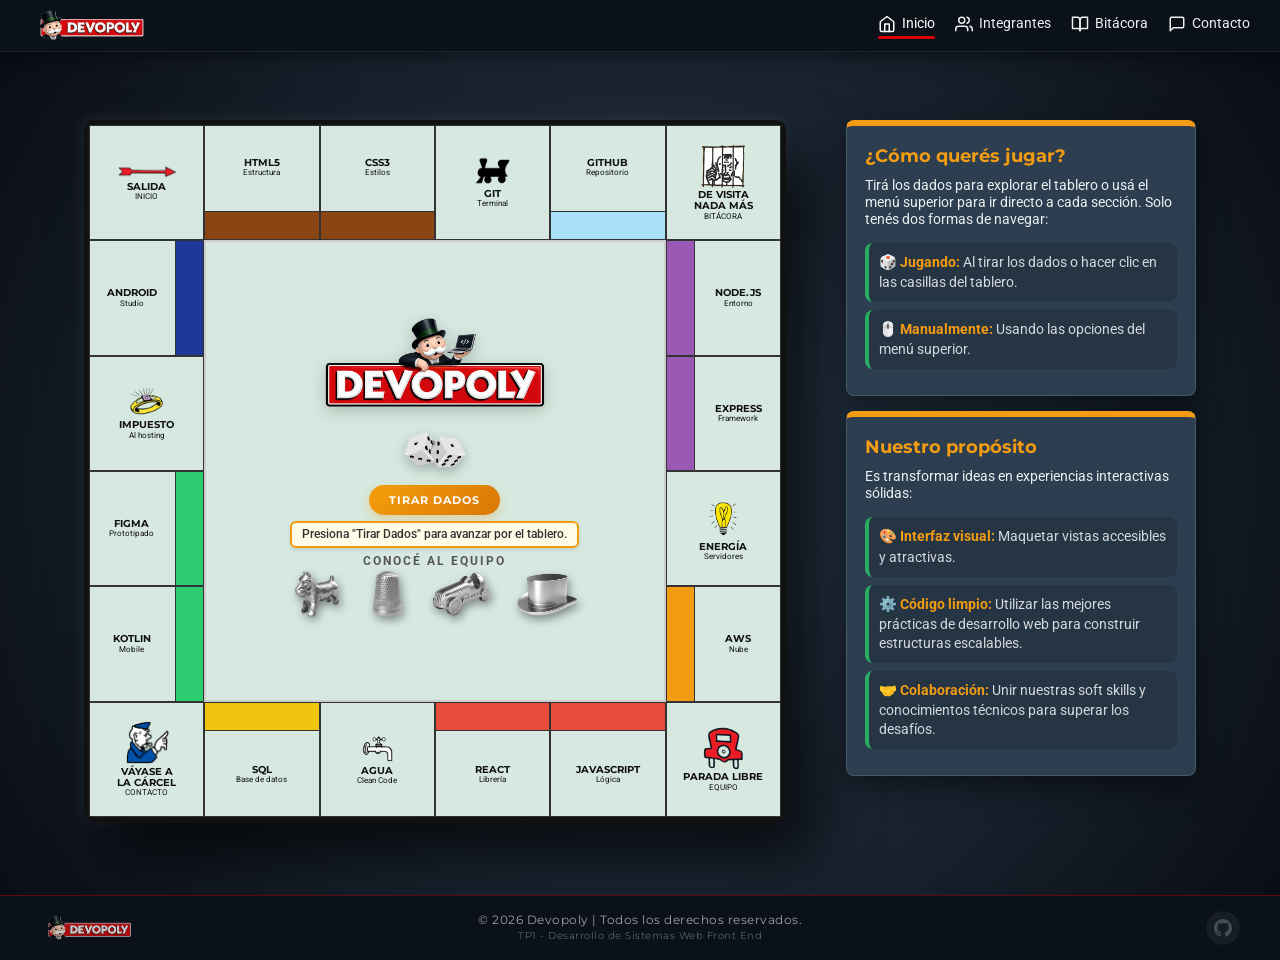
==== commit 692517e2: "Corrección header y footer." ====
--- a/index.html
+++ b/index.html
@@ -283,13 +283,24 @@
 
     <footer class="pie-pagina">
         <div class="footer-contenido-centrado">
-            <img src="img/favicon.png" alt="Logo Devopoly" class="logo-footer">
-            <p>&copy; 2026 Devopoly | Equipo 24. Todos los derechos reservados.</p>
-            <p class="footer-subtitulo">TP1 - Desarrollo de Sistemas Web Front End</p>
-            <div class="footer-links">
-                <a href="https://github.com/FlaviaBerzuini/TP1_Grupo24" target="_blank" aria-label="Repositorio de GitHub del Equipo">
-                    <svg viewBox="0 0 24 24" fill="currentColor" class="icono-footer"><path d="M12 0c-6.626 0-12 5.373-12 12 0 5.302 3.438 9.8 8.207 11.387.599.111.793-.261.793-.577v-2.234c-3.338.726-4.033-1.416-4.033-1.416-.546-1.387-1.333-1.756-1.333-1.756-1.089-.745.083-.729.083-.729 1.205.084 1.839 1.237 1.839 1.237 1.07 1.834 2.807 1.304 3.492.997.107-.775.418-1.305.762-1.604-2.665-.305-5.467-1.334-5.467-5.931 0-1.311.469-2.381 1.236-3.221-.124-.303-.535-1.524.117-3.176 0 0 1.008-.322 3.301 1.23.957-.266 1.983-.399 3.003-.404 1.02.005 2.047.138 3.006.404 2.291-1.552 3.297-1.23 3.297-1.23.653 1.653.242 2.874.118 3.176.77.84 1.235 1.911 1.235 3.221 0 4.609-2.807 5.624-5.479 5.921.43.372.823 1.102.823 2.222v3.293c0 .319.192.694.801.576 4.765-1.589 8.199-6.086 8.199-11.386 0-6.627-5.373-12-12-12z"/></svg>
-                </a>
+            <!-- Bloque 1: logo -->
+            <div class="footer-bloque logo-container">
+                <img src="img/logoencabezado.png" alt="Devopoly" class="logo-footer">
+            </div>
+
+            <!-- Bloque 2: texto -->
+            <div class="footer-bloque texto-container">
+                <p>© 2026 Devopoly | Todos los derechos reservados.</p>
+                <p class="footer-subtitulo">TP1 - Desarrollo de Sistemas Web Front End</p>
+            </div>
+
+            <!-- Bloque 3: GitHub -->
+            <div class="footer-bloque git-container">
+                <div class="footer-links">
+                    <a href="https://github.com/FlaviaBerzuini/TP1_Grupo24" target="_blank" aria-label="Repositorio de GitHub del Equipo">
+                        <svg viewBox="0 0 24 24" fill="currentColor" class="icono-footer"><path d="M12 0c-6.626 0-12 5.373-12 12 0 5.302 3.438 9.8 8.207 11.387.599.111.793-.261.793-.577v-2.234c-3.338.726-4.033-1.416-4.033-1.416-.546-1.387-1.333-1.756-1.333-1.756-1.089-.745.083-.729.083-.729 1.205.084 1.839 1.237 1.839 1.237 1.07 1.834 2.807 1.304 3.492.997.107-.775.418-1.305.762-1.604-2.665-.305-5.467-1.334-5.467-5.931 0-1.311.469-2.381 1.236-3.221-.124-.303-.535-1.524.117-3.176 0 0 1.008-.322 3.301 1.23.957-.266 1.983-.399 3.003-.404 1.02.005 2.047.138 3.006.404 2.291-1.552 3.297-1.23 3.297-1.23.653 1.653.242 2.874.118 3.176.77.84 1.235 1.911 1.235 3.221 0 4.609-2.807 5.624-5.479 5.921.43.372.823 1.102.823 2.222v3.293c0 .319.192.694.801.576 4.765-1.589 8.199-6.086 8.199-11.386 0-6.627-5.373-12-12-12z"/></svg>
+                    </a>
+                </div>
             </div>
         </div>
     </footer>
--- a/css/style.css
+++ b/css/style.css
@@ -276,7 +276,7 @@
     border-left: 1px solid #333;
 }
 
-/* 5. Colores */
+/* 6. Colores */
 
 /* Fondos para las cabeceras y casillas del tablero */
 .color-marron { background-color: #8b4513; color: white; }
@@ -340,7 +340,7 @@
 .fila6-col4 { grid-area: 6 / 4 / 7 / 5; }
 .fila6-col5 { grid-area: 6 / 5 / 7 / 6; }
 
-/* 6. Centro del Tablero */
+/* 7. Centro del Tablero */
 
 .centro-tablero {
     grid-column: 2 / 6;
@@ -361,7 +361,7 @@
 /* Logo */
 .logo-central {
     width: 100%;
-    max-width: 240px;
+    max-width: 220px;
     object-fit: contain;
     margin-bottom: 5px;
     filter: drop-shadow(0 4px 8px rgba(0,0,0,0.2));
@@ -369,8 +369,9 @@
 
 /* Botón tirar dados */
 .dados-imagen {
-    width: 70px;
-    margin-bottom: 5px;
+    width: 80px;
+    margin-bottom: -15px;
+    margin-bottom: -2px;
     filter: drop-shadow(0 4px 6px rgba(0,0,0,0.25));
     transition: transform 0.3s ease;
 }
@@ -378,9 +379,9 @@
 .boton-jugar {
     background: linear-gradient(135deg, #f59e0b, #d97706);
     color: white;
-    font-size: 0.9rem;
+    font-size: 0.7rem;
     font-weight: bold;
-    padding: 10px 25px;
+    padding: 8px 20px;
     border: none;
     border-radius: 30px;
     cursor: pointer;
@@ -388,7 +389,6 @@
     text-transform: uppercase;
     letter-spacing: 1px;
     transition: all 0.3s ease;
-    margin-bottom: 5px;
 }
 
 /* Efecto al pasar el mouse */
@@ -427,7 +427,7 @@
 }
 
 .ficha-peon img {
-    height: 55px;
+    height: 50px;
     object-fit: contain;
     filter: drop-shadow(2px 4px 4px rgba(0,0,0,0.4));
     transition: all 0.3s ease;
@@ -435,7 +435,8 @@
 
 .nombre-peon {
     position: absolute;
-    bottom: -28px;
+    top: 100%;
+    margin-top: 0px;
     background-color: #1e293b;
     color: #fff;
     font-size: 0.7rem;
@@ -477,12 +478,13 @@
 #mensaje-dados {
     background-color: #fffde7; 
     border: 2px solid #f39c12; 
-    border-radius: 8px;
-    padding: 6px 12px;
-    margin: 5px auto 15px auto;
-    max-width: 250px;
+    border-radius: 6px;
+    padding: 4px 10px;
+    margin: 0 auto;
+    max-width: 300px;
     box-shadow: 0 2px 4px rgba(0,0,0,0.1); 
-    font-size: 0.85rem;
+    font-size: 0.75rem;
+    line-height: 1.2;
     color: #333;
     font-weight: 500;
     text-align: center;
@@ -491,10 +493,10 @@
 #mensaje-dados b, 
 #mensaje-dados strong {
     color: #e74c3c; 
-    font-size: 0.95rem; 
-}
-
-/* 7. Contacto / Declaración */
+    font-size: 0.7rem; 
+}
+
+/* 8. Contacto / Declaración */
 
 .modal-overlay {
     display: none;
@@ -601,9 +603,10 @@
     transform: scale(1.02);
 }
 
-/* 8. Perfiles (Tarjetas) */
+/* 9. Perfiles (Tarjetas) */
 
 /* Colores*/
+
 /* Bordes de los avatares */
 .imagen-avatar.borde-verde { border-color: #2ecc71; }
 .imagen-avatar.borde-naranja { border-color: #f39c12; }
@@ -890,7 +893,7 @@
 .marco-violeta .link-nav:hover { color: #9b59b6; }
 .marco-azul-oscuro .link-nav:hover { color: #1e3799; }
 
-/* 9. Animación dados */
+/* 10. Animación dados */
 .animar-dados {
     animation: agitar 0.5s ease-in-out;
 }
@@ -903,7 +906,7 @@
     100% { transform: rotate(0deg) scale(1); }
 }
 
-/* 10. Efecto para la casilla seleccionada */
+/* 11. Efecto para la casilla seleccionada */
 .casilla-seleccionada {
     box-shadow: 0 0 20px 5px #f59e0b !important;
     transform: scale(1.08) !important;
@@ -912,7 +915,37 @@
     transition: all 0.3s ease;
 }
 
-/* 11. Bitácora */
+/* 12. Bitácora */
+
+.tarjeta-tablero {
+    background-color: #d6e8df;
+    border-radius: 15px;
+    padding: 40px;
+    max-width: 850px;
+    margin: 40px auto;
+    width: 90%;
+    box-shadow: 0 15px 35px rgba(0,0,0,0.3);
+}
+
+.cabecera-logo {
+    text-align: center;
+    margin-bottom: 40px;
+}
+
+.logo-bitacora {
+    max-width: 250px; 
+    height: auto;
+}
+
+.cabecera-logo h1 {
+    color: #444444;
+    font-size: 1.6rem;
+    margin-top: 15px;
+    letter-spacing: 1px;
+    font-weight: 700;
+}
+
+/* Contenedores generales */
 .contenedor-bitacora {
     padding: 40px 20px;
     max-width: 1000px;
@@ -937,137 +970,219 @@
     line-height: 1.6;
 }
 
-.seccion-bitacora {
-    margin-bottom: 50px;
-}
-
-.titulo-seccion {
-    color: #27ae60;
-    border-bottom: 2px solid #333;
-    padding-bottom: 10px;
-    margin-bottom: 25px;
-    font-size: 1.8rem;
-    display: flex;
-    align-items: center;
-    gap: 10px;
-}
-
+/* Estructura de las cajas */
 .entrada-bitacora {
-    background-color: #2c3e50;
-    border: 1px solid #455a64;
-    border-radius: 8px;
+    background-color: #ffffff;
+    border-radius: 10px; 
     margin-bottom: 15px;
     overflow: hidden;
-}
-
-.entrada-encabezado {
-    display: flex;
-    align-items: center;
+    border: 1px solid #e0e0e0;
+    box-shadow: 0 4px 10px rgba(0,0,0,0.03);
+}
+
+.caja-titulo {
+    background-color: #ffffff; 
+    padding: 14px 20px;
+    display: flex;
     justify-content: space-between;
-    padding: 15px 20px;
-    background-color: #1a252f;
-    border-bottom: 1px solid #333;
-}
-
-.entrada-meta {
-    display: flex;
-    flex-direction: column;
-    gap: 5px;
-    min-width: 100px;
-}
-
-.fecha-entrada {
-    color: #f59e0b;
-    font-weight: bold;
-    font-size: 0.85rem;
-}
-
-.tipo-entrada {
-    background-color: #333;
-    color: #fff;
-    padding: 3px 8px;
-    border-radius: 4px;
-    font-size: 0.75rem;
-    text-align: center;
-}
-
-.entrada-titulo {
-    flex-grow: 1;
-    margin: 0 20px;
-    font-size: 1.1rem;
-    color: #ecf0f1;
+    align-items: center;
+    cursor: pointer;
+    transition: background-color 0.2s ease;
+}
+
+.caja-titulo:hover {
+    background-color: #f5f5f5; 
+}
+
+.titulo-con-icono {
+    display: flex;
+    align-items: center;
+    gap: 15px;
+}
+
+.icono-bitacora {
+    width: 36px;
+    height: 36px;
+    object-fit: contain;
+}
+
+.caja-titulo h2 {
+    font-size: 1.15rem;
+    color: #333333; 
+    margin: 0;
+    font-weight: 700;
 }
 
 .btn-expandir {
     background: none;
     border: none;
-    color: #f59e0b;
     font-size: 1.2rem;
     cursor: pointer;
     transition: transform 0.3s ease;
 }
 
-/* Estado contraído por defecto */
+.entrada-bitacora.expandida .btn-expandir {
+    transform: rotate(180deg);
+}
+
+/* Acentos unificados con el tablero */
+.acento-rojo { border-left: 6px solid #e74c3c; }
+.acento-celeste { border-left: 6px solid #aae0fa; }
+.acento-morado { border-left: 6px solid #9b59b6; }
+.acento-verde { border-left: 6px solid #2ecc71; }
+.acento-azul-oscuro { border-left: 6px solid #1e3799; }
+.acento-amarillo { border-left: 6px solid #f1c40f; }
+
+.acento-rojo .btn-expandir { color: #e74c3c; }
+.acento-celeste .btn-expandir { color: #aae0fa; }
+.acento-morado .btn-expandir { color: #9b59b6; }
+.acento-verde .btn-expandir { color: #2ecc71; }
+.acento-azul-oscuro .btn-expandir { color: #1e3799; }
+.acento-amarillo .btn-expandir { color: #f1c40f; }
+
+/* Contenido desplegable */
 .entrada-contenido {
-    display: none;
-    padding: 25px;
-    background-color: #2c3e50;
-}
-
-/* Estado expandido */
+    display: none; 
+    padding: 20px 25px;
+    background-color: #ffffff;
+    color: #333333; 
+    line-height: 1.6;
+    font-size: 0.95rem;
+}
+
 .entrada-bitacora.expandida .entrada-contenido {
     display: block;
-}
-
-.entrada-bloque {
-    margin-bottom: 20px;
-}
-
-.entrada-bloque:last-child {
+    animation: fadeIn 0.3s ease;
+}
+
+@keyframes fadeIn {
+    from { opacity: 0; transform: translateY(-5px); }
+    to { opacity: 1; transform: translateY(0); }
+}
+
+.entrada-contenido p {
+    text-align: justify;
+    margin-bottom: 15px;
+    line-height: 1.6;
+}
+
+.entrada-contenido p:last-child {
+    margin-bottom: 0; 
+}
+
+/* Pasos y listas numeradas */
+.paso-turno { 
+    display: flex; 
+    margin-top: 15px; 
+}
+
+.numero-paso {
+    font-size: 1.6rem;
+    font-weight: 900;
+    margin-right: 15px;
+    line-height: 1;
+}
+
+/* Colores para los números de los pasos */
+.numero-paso.numero-rojo { color: #e74c3c; }
+.numero-paso.numero-celeste { color: #aae0fa; }
+.numero-paso.numero-morado { color: #9b59b6; }
+.numero-paso.numero-verde { color: #2ecc71; }
+.numero-paso.numero-azul-oscuro { color: #1e3799; }
+.numero-paso.numero-amarillo { color: #f1c40f; }
+
+.detalle-paso h3 { 
+    color: #444444; 
+    font-size: 1.05rem; 
+    margin-bottom: 5px; 
+    font-weight: 700;
+}
+
+.detalle-paso p {
+    text-align: justify;
+    line-height: 1.6;
+    margin-bottom: 10px;
+}
+
+/* Cajas grises de opciones (A y B) */
+.opcion-carta {
+    background-color: #f8f9fa;
+    padding: 15px 20px;
+    border-radius: 8px;
+    margin-top: 15px;
+    margin-bottom: 15px;
+    border: 1px solid #e2e8f0;
+    border-left: 3px solid #e0e0e0;
+}
+
+.opcion-carta p:last-child {
     margin-bottom: 0;
 }
 
-.entrada-bloque h4 {
-    color: #aae0fa;
-    margin-bottom: 8px;
-    font-size: 1.1rem;
-}
-
-.entrada-bloque p, .entrada-bloque ul {
-    color: #d5d8dc;
-    line-height: 1.6;
-    font-size: 1.05rem;
-}
-
-.entrada-bloque ul {
-    padding-left: 20px;
-}
-
-/* 12. Footer */
+.encabezado-opcion {
+    display: flex;
+    align-items: center;
+    gap: 10px;
+    margin-bottom: 10px;
+}
+
+.badge-opcion {
+    background-color: #f1c40f;
+    color: #111;
+    border-radius: 50%;
+    padding: 2px 8px;
+    font-size: 0.8rem;
+    font-weight: bold;
+}
+
+.opcion-carta h4 { 
+    color: #555555; 
+    margin: 0; 
+    font-size: 0.95rem;
+    font-weight: 700;
+}
+
+/* 13. Footer */
+/* =========================================
+   13. FOOTER (VERSIÓN HORIZONTAL APP)
+   ========================================= */
 
 .pie-pagina {
     background-color: #0b1118; 
-    border-top: 1px solid rgba(216, 0, 0, 0.4); 
-    padding: 15px 20px; 
+    border-top: 1px solid rgba(216, 0, 0, 0.4); /* Línea roja superior que pidieron */
+    padding: 15px 30px; 
     margin-top: auto; 
     width: 100%;
 }
 
 .footer-contenido-centrado {
-    max-width: 900px;
+    max-width: 1200px; /* Ensanchado para aprovechar la disposición horizontal */
     margin: 0 auto;
     display: flex;
-    flex-direction: column;
-    align-items: center; 
-    text-align: center;
-    gap: 6px;
-}
+    flex-direction: row; /* Alineación horizontal mágica */
+    justify-content: space-between; 
+    align-items: center;
+}
+
+/* Flex = 1 garantiza que las cajas laterales midan lo mismo, manteniendo el texto perfectamente al centro */
+.footer-bloque {
+    flex: 1;
+    display: flex;
+}
+
+.logo-container { justify-content: flex-start; }
+.texto-container { flex-direction: column; align-items: center; text-align: center; }
+.git-container { justify-content: flex-end; }
 
 .logo-footer {
-    height: 35px;
+    height: 28px;
     object-fit: contain;
-    opacity: 0.9;
-    margin-bottom: 4px;
+    opacity: 0.8;
+    transition: opacity 0.3s ease;
+}
+
+.logo-footer:hover {
+    opacity: 1;
 }
 
 .pie-pagina p {
@@ -1075,36 +1190,55 @@
     font-family: 'Montserrat', sans-serif;
     font-size: 0.75rem;
     margin: 0;
+    line-height: 1.4;
     letter-spacing: 0.5px;
 }
 
 .footer-subtitulo {
     color: #57606f !important; 
     font-size: 0.65rem !important;
+    margin-top: 2px;
 }
 
 .footer-links {
-    margin-top: 4px; 
-}
-
+    margin: 0; 
+}
+
+/* Estilo para darle presencia al ícono de GitHub */
 .footer-links a {
     color: #57606f; 
     transition: all 0.3s ease;
     display: flex;
+    align-items: center;
     justify-content: center;
+    background-color: rgba(255, 255, 255, 0.05); /* Fondo circular sutil */
+    padding: 8px;
+    border-radius: 50%;
 }
 
 .footer-links a:hover {
-    color: #ffffff;
+    background-color: rgba(255, 255, 255, 0.1);
     transform: translateY(-2px);
 }
 
 .icono-footer {
-    width: 16px;
-    height: 16px;
-}
-
-/* Menú hamburgesa */
+    width: 18px;
+    height: 18px;
+    filter: brightness(0.8);
+}
+
+/* Para que en celulares vuelva a apilarse todo al centro automáticamente */
+@media screen and (max-width: 768px) {
+    .footer-contenido-centrado {
+        flex-direction: column;
+        gap: 15px;
+    }
+    .footer-bloque {
+        justify-content: center;
+    }
+}
+
+/* 14. Menú hamburgesa */
 .menu-toggle { display: none; }
 .hamburger { display: none; flex-direction: column; gap: 6px; cursor: pointer; }
 .hamburger .bar { 
@@ -1120,7 +1254,7 @@
 .menu-toggle:checked + .hamburger .bar:nth-child(2) { opacity: 0; }
 .menu-toggle:checked + .hamburger .bar:nth-child(3) { transform: translateY(-9px) rotate(-45deg); background-color: #d80000; }
 
-/* Parte del responsive */
+/* 15. Parte del responsive */
 
 /* <= 1200px */
 @media screen and (max-width: 1200px) {
@@ -1248,6 +1382,7 @@
     .nav-links { 
         display: none; 
         flex-direction: column;
+        align-items: center;
         position: absolute;
         top: 100%; 
         left: 0;
@@ -1255,7 +1390,23 @@
         background-color: #0b1118;
         padding: 20px 0;
         box-shadow: 0 10px 15px rgba(0,0,0,0.5);
-        gap: 20px;
+        gap: 15px;
+        z-index: 100;
+    }
+.nav-links a {
+        width: auto;
+        border-bottom: none;
+        padding: 10px 20px;
+        text-align: center;
+        border-radius: 8px;
+    }
+    .nav-links a:hover, .nav-links a:active {
+        background-color: rgba(255, 255, 255, 0.1);
+        border-bottom: none; 
+    }
+
+    .menu-toggle:checked ~ .nav-links {
+        display: flex;
     }
     .menu-toggle:checked ~ .nav-links {
         display: flex;
@@ -1339,4 +1490,4 @@
     .tarjeta-cara.tarjeta-dorso h3 { font-size: 1.15rem; }
     .tarjeta-cara.tarjeta-dorso img { width: 60px; } 
     .lista-gustos li { font-size: 0.75rem; }
-}+}
